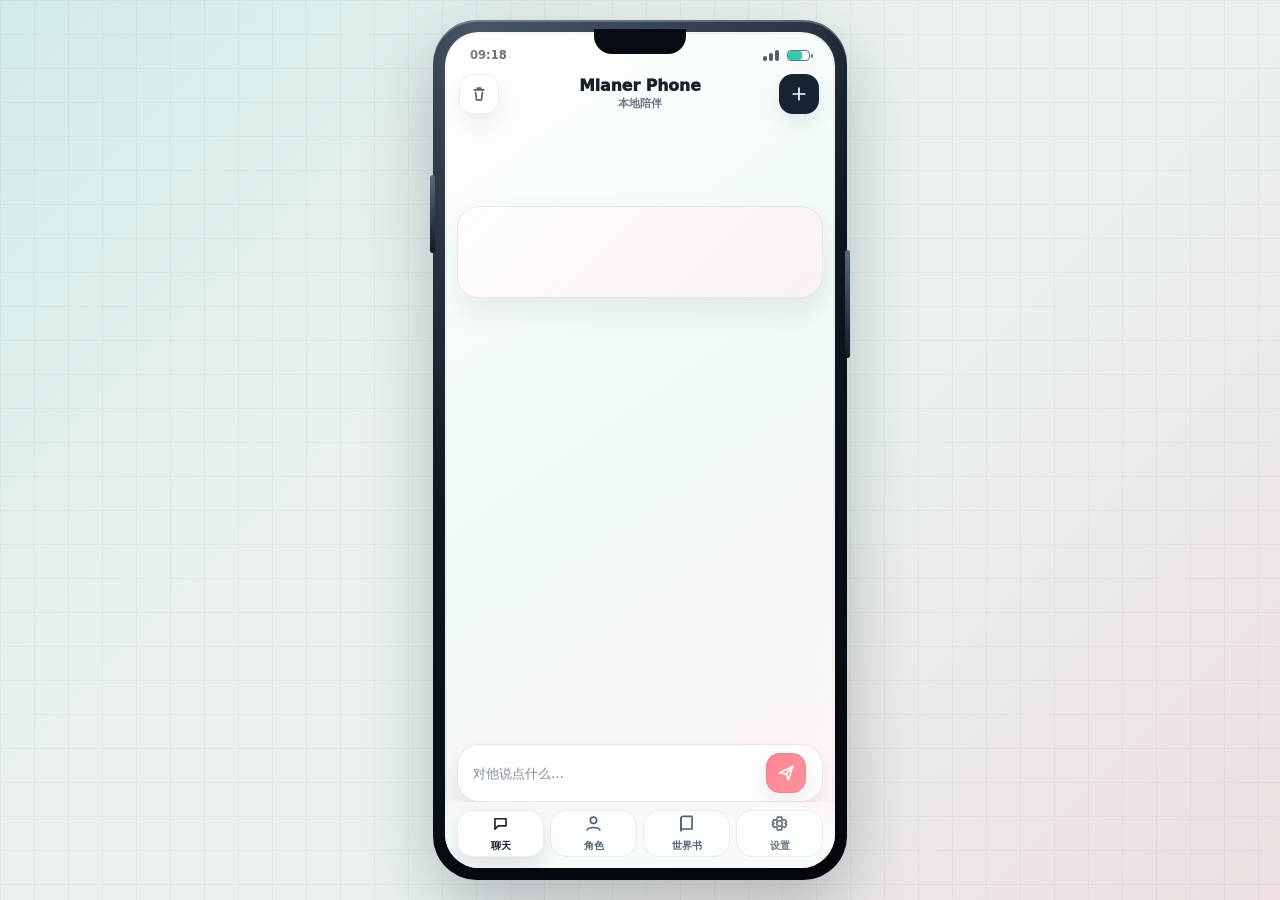
==== index.html @ 077dea48 "Fix API connections with CORS Proxy toggle and implement specific World Book binders on Character Dr" ====
﻿<!doctype html>
<html lang="zh-CN">
<head>
  <meta charset="UTF-8">
  <meta name="viewport" content="width=device-width, initial-scale=1, viewport-fit=cover">
  <meta name="theme-color" content="#f6fbfa">
  <title>Mianer 恋人小手机</title>
  <link rel="stylesheet" href="styles.css">
</head>
<body>
  <main class="page" aria-label="Mianer 恋人小手机">
    <section class="device" aria-label="手机聊天应用">
      <div class="device-key key-left" aria-hidden="true"></div>
      <div class="device-key key-right" aria-hidden="true"></div>
      <div class="screen" id="screen">
        <header class="status-bar" aria-label="手机状态">
          <span id="clock">09:18</span>
          <span class="status-icons" aria-hidden="true">
            <span class="signal"><i></i><i></i><i></i></span>
            <span class="battery"><i></i></span>
          </span>
        </header>

        <header class="topbar">
          <button class="icon-button" id="clearChatButton" type="button" title="清空当前聊天" aria-label="清空当前聊天">
            <svg viewBox="0 0 24 24" aria-hidden="true"><path d="M7 7h10M10 7V5h4v2M8 10l1 9h6l1-9M6 7h12"/></svg>
          </button>
          <div class="brand">
            <strong>Mianer Phone</strong>
            <span id="connectionState">本地陪伴</span>
          </div>
          <button class="icon-button dark" id="newButton" type="button" title="新建" aria-label="新建">
            <svg viewBox="0 0 24 24" aria-hidden="true"><path d="M12 5v14M5 12h14"/></svg>
          </button>
        </header>

        <section class="viewport" aria-live="polite">
          <section class="view chat-view is-active" id="view-chat" data-view="chat" aria-label="聊天">
            <nav class="character-strip" id="characterStrip" aria-label="选择角色"></nav>

            <section class="active-persona" id="activePersona" aria-label="当前角色"></section>

            <section class="world-hints" id="worldHints" aria-label="已命中的世界书"></section>

            <section class="messages" id="messages" aria-label="聊天记录"></section>

            <form class="composer" id="chatForm">
              <label class="sr-only" for="chatInput">输入消息</label>
              <textarea id="chatInput" rows="1" maxlength="1600" placeholder="对他说点什么..." autocomplete="off"></textarea>
              <button class="reply-button" id="replyButton" type="button" title="点击AI回复" style="display:none; margin-right: 5px;"><svg viewBox="0 0 24 24" aria-hidden="true"><path d="M12 2a10 10 0 1 0 10 10A10 10 0 0 0 12 2zm1 14H11v-2h2zm0-3H11V7h2z"/></svg></button><button class="send-button" id="sendButton" type="submit" title="发送" aria-label="发送消息">
                <svg viewBox="0 0 24 24" aria-hidden="true"><path d="M4 12 20 4l-5 16-3-7-8-1Z"/><path d="m12 13 8-9"/></svg>
              </button>
            </form>
          </section>

          <section class="view library-view" id="view-characters" data-view="characters" aria-label="角色库">
            <div class="section-head">
              <div>
                <h1>角色</h1>
                <p id="characterCount">0 个角色</p>
              </div>
              <button class="solid-button" id="addCharacterButton" type="button">添加角色</button>
            </div>
            <div class="list" id="characterList"></div>
          </section>

          <section class="view library-view" id="view-world" data-view="world" aria-label="世界书">
            <div class="section-head">
              <div>
                <h1>世界书</h1>
                <p id="worldCount">0 条设定</p>
              </div>
              <button class="solid-button" id="addWorldButton" type="button">添加条目</button>
            </div>
            <div class="search-row">
              <label class="sr-only" for="worldSearch">搜索世界书</label>
              <input id="worldSearch" type="search" placeholder="搜索标题、关键词或内容">
            </div>
            <div class="list" id="worldList"></div>
          </section>

          <section class="view settings-view" id="view-settings" data-view="settings" aria-label="设置">
            <div class="section-head compact">
              <div>
                <h1>设置</h1>
                <p>OpenAI 兼容接口</p>
              </div>
            </div>

            <form class="settings-form" id="settingsForm">
              <label>
                <span>API 地址</span>
                <input id="apiEndpoint" name="endpoint" type="url" placeholder="https://api.openai.com/v1/chat/completions" autocomplete="off">
              </label>
              <label>
                <span>API Key</span>
                <input id="apiKey" name="apiKey" type="password" placeholder="sk-... 或代理密钥" autocomplete="off">
              </label>
              <div class="two-fields">
                <label>
                  <span>模型</span>
                  <div class="select-wrapper"><select id="apiModel" name="model" style="width:100%"></select><input id="apiModelCustom" type="text" placeholder="或手动输入模型名" style="margin-top: 5px; display: none;"></div>
                </label>
                <label>
                  <span>温度</span>
                  <input id="temperature" name="temperature" type="number" min="0" max="2" step="0.1" placeholder="0.85">
                </label>
              </div>
              <label class="checkline">
                <input id="rememberKey" name="rememberKey" type="checkbox">
                <span>在本机记住 Key</span></label><label class="checkline"><input id="manualReplyMode" name="manualReplyMode" type="checkbox"><span>手动点击按钮才会回复</span>
              </label>
              <label class="checkline">
                <input id="proxyMode" name="proxyMode" type="checkbox">
                <span>代理不需要前端 Key</span></label><label class="checkline"><input id="corsProxyMode" name="proxyMode" type="checkbox"><span>跨域(CORS)应急兼容模式(通过中转请求)</span>
              </label>
              <div class="button-row">
                <button class="ghost-button" id="testButton" type="button">测试</button>
                <button class="solid-button" type="submit">保存</button>
              </div>
            </form>

            <div class="settings-actions">
              <button class="ghost-button" id="exportButton" type="button">导出设定</button>
              <button class="ghost-button" id="importButton" type="button">导入设定</button>
              <button class="danger-button" id="resetButton" type="button">恢复默认</button>
              <input class="sr-only" id="importFile" type="file" accept="application/json">
            </div>

            <p class="note" id="settingsNote">公开网页建议使用自己的服务端代理，再把代理地址填入这里。</p>
          </section>
        </section>

        <nav class="tabbar" aria-label="主导航">
          <button class="tab is-active" type="button" data-tab="chat" aria-label="聊天">
            <svg viewBox="0 0 24 24" aria-hidden="true"><path d="M5 6h14v9H9l-4 4V6Z"/></svg><span>聊天</span>
          </button>
          <button class="tab" type="button" data-tab="characters" aria-label="角色">
            <svg viewBox="0 0 24 24" aria-hidden="true"><path d="M12 12a4 4 0 1 0 0-8 4 4 0 0 0 0 8ZM4 20c1.5-4 14.5-4 16 0"/></svg><span>角色</span>
          </button>
          <button class="tab" type="button" data-tab="world" aria-label="世界书">
            <svg viewBox="0 0 24 24" aria-hidden="true"><path d="M5 5.5A2.5 2.5 0 0 1 7.5 3H19v16H7.5A2.5 2.5 0 0 0 5 21V5.5Z"/><path d="M5 5.5V21"/></svg><span>世界书</span>
          </button>
          <button class="tab" type="button" data-tab="settings" aria-label="设置">
            <svg viewBox="0 0 24 24" aria-hidden="true"><path d="M12 8.5a3.5 3.5 0 1 1 0 7 3.5 3.5 0 0 1 0-7Z"/><path d="m19 12 2-1.5-2-3.5-2.4 1a7.5 7.5 0 0 0-1.6-.9L14.7 4H9.3L9 7.1a7.5 7.5 0 0 0-1.6.9L5 7l-2 3.5L5 12l-2 1.5L5 17l2.4-1a7.5 7.5 0 0 0 1.6.9l.3 3.1h5.4l.3-3.1a7.5 7.5 0 0 0 1.6-.9L19 17l2-3.5L19 12Z"/></svg><span>设置</span>
          </button>
        </nav>

        <aside class="drawer" id="characterDrawer" aria-hidden="true" aria-label="编辑角色">
          <div class="drawer-panel" role="dialog" aria-modal="true" aria-labelledby="characterDrawerTitle">
            <div class="drawer-head">
              <div>
                <h2 id="characterDrawerTitle">编辑角色</h2>
                <p>他的性格、开场白和提示词都会保存到本机。</p>
              </div>
              <button class="icon-button" id="closeCharacterDrawer" type="button" title="关闭" aria-label="关闭角色编辑">
                <svg viewBox="0 0 24 24" aria-hidden="true"><path d="M6 6l12 12M18 6 6 18"/></svg>
              </button>
            </div>
            <form class="editor-form" id="characterForm">
              <input id="characterId" type="hidden">
              <div class="three-fields">
                <label>
                  <span>名字</span>
                  <input id="characterName" type="text" maxlength="24" required>
                </label>
                <label>
                  <span>头像字</span>
                  <input id="characterAvatar" type="text" maxlength="2" required>
                </label>
                <label>
                  <span>主色</span>
                  <input id="characterColor" type="color" required>
                </label>
              </div>
              <label>
                <span>身份</span>
                <input id="characterTitle" type="text" maxlength="40" required>
              </label>
              <label>
                <span>标签</span>
                <input id="characterTags" type="text" placeholder="温柔, 克制, 会哄人">
              </label>
              <label>
                <span>简介</span>
                <textarea id="characterIntro" rows="2" maxlength="180" required></textarea>
              </label>
              <label>
                <span>开场白</span>
                <textarea id="characterGreeting" rows="3" maxlength="420" required></textarea>
              </label>
              <label>
                <span>角色提示词</span>
                <textarea id="characterSystem" rows="7" maxlength="2600" required></textarea></label><label><span>绑定/关联世界书设定项目</span><div id="characterWorldBooks" style="display: flex; flex-direction: column; gap: 8px; max-height: 150px; overflow-y: auto; background: rgba(24,32,42,0.03); border: 1px solid rgba(24,32,42,0.08); padding: 10px; border-radius: 14px; margin-top: 5px;"></div>
              </label>
              <div class="button-row sticky-actions">
                <button class="ghost-button" id="duplicateCharacterButton" type="button">复制</button>
                <button class="solid-button" type="submit">保存角色</button>
              </div>
            </form>
          </div>
        </aside>

        <aside class="drawer" id="worldDrawer" aria-hidden="true" aria-label="编辑世界书">
          <div class="drawer-panel" role="dialog" aria-modal="true" aria-labelledby="worldDrawerTitle">
            <div class="drawer-head">
              <div>
                <h2 id="worldDrawerTitle">编辑世界书</h2>
                <p>命中关键词后会注入到角色提示词里。</p>
              </div>
              <button class="icon-button" id="closeWorldDrawer" type="button" title="关闭" aria-label="关闭世界书编辑">
                <svg viewBox="0 0 24 24" aria-hidden="true"><path d="M6 6l12 12M18 6 6 18"/></svg>
              </button>
            </div>
            <form class="editor-form" id="worldForm">
              <input id="worldId" type="hidden">
              <label>
                <span>标题</span>
                <input id="worldTitle" type="text" maxlength="50" required>
              </label>
              <div class="two-fields">
                <label>
                  <span>范围</span>
                  <select id="worldScope"></select>
                </label>
                <label>
                  <span>优先级</span>
                  <input id="worldPriority" type="number" min="0" max="100" step="1" required>
                </label>
              </div>
              <label>
                <span>触发关键词</span>
                <input id="worldKeywords" type="text" placeholder="睡前, 回家, 牵手">
              </label>
              <label class="checkline">
                <input id="worldAlways" type="checkbox">
                <span>始终注入</span>
              </label>
              <label class="checkline">
                <input id="worldEnabled" type="checkbox">
                <span>启用条目</span>
              </label>
              <label>
                <span>设定内容</span>
                <textarea id="worldContent" rows="8" maxlength="2600" required></textarea>
              </label>
              <div class="button-row sticky-actions">
                <button class="ghost-button" id="duplicateWorldButton" type="button">复制</button>
                <button class="solid-button" type="submit">保存条目</button>
              </div>
            </form>
          </div>
        </aside>
      </div>
    </section>
  </main>

  <script src="app.js"></script>
</body>
</html>
---- styles.css ----
:root {
  color-scheme: light;
  --ink: #18202a;
  --muted: #687383;
  --soft: #f6fbfa;
  --surface: rgba(255, 255, 255, 0.82);
  --line: rgba(24, 32, 42, 0.12);
  --accent: #ff7f8d;
  --accent-2: #39c6b2;
  --blue: #6a9df8;
  --yellow: #f4c85f;
  --shadow: 0 26px 68px rgba(17, 26, 40, 0.25);
  --active-color: #ff7f8d;
  --active-soft: rgba(255, 127, 141, 0.18);
  font-family: Inter, ui-sans-serif, system-ui, -apple-system, BlinkMacSystemFont, "Segoe UI", "Microsoft YaHei", sans-serif;
}

* {
  box-sizing: border-box;
}

html,
body {
  min-height: 100%;
}

body {
  margin: 0;
  color: var(--ink);
  background:
    linear-gradient(135deg, rgba(57, 198, 178, 0.14), transparent 36%),
    linear-gradient(315deg, rgba(255, 127, 141, 0.16), transparent 40%),
    #eaf1f0;
  overflow: hidden;
}

button,
input,
textarea,
select {
  font: inherit;
}

button {
  border: 0;
  cursor: pointer;
}

svg {
  width: 20px;
  height: 20px;
  fill: none;
  stroke: currentColor;
  stroke-width: 2;
  stroke-linecap: round;
  stroke-linejoin: round;
}

.page {
  min-height: 100svh;
  display: grid;
  place-items: center;
  padding: 16px;
  background-image:
    linear-gradient(rgba(24, 32, 42, 0.045) 1px, transparent 1px),
    linear-gradient(90deg, rgba(24, 32, 42, 0.04) 1px, transparent 1px);
  background-size: 34px 34px;
}

.device {
  position: relative;
  width: min(414px, calc(100vw - 24px));
  height: clamp(660px, calc(100svh - 32px), 860px);
  padding: 12px;
  border-radius: 44px;
  background:
    linear-gradient(145deg, #4d5c70, #111a25 43%, #060a10 100%);
  box-shadow:
    inset 0 2px 0 rgba(255, 255, 255, 0.24),
    inset 0 -24px 42px rgba(0, 0, 0, 0.42),
    var(--shadow);
}

.device::before {
  content: "";
  position: absolute;
  top: 9px;
  left: 50%;
  width: 92px;
  height: 25px;
  border-radius: 0 0 18px 18px;
  transform: translateX(-50%);
  background: #070b11;
  z-index: 5;
}

.device-key {
  position: absolute;
  width: 5px;
  border-radius: 999px;
  background: linear-gradient(#59687c, #111923);
}

.key-left {
  left: -3px;
  top: 155px;
  height: 78px;
}

.key-right {
  right: -3px;
  top: 230px;
  height: 108px;
}

.screen {
  position: relative;
  height: 100%;
  overflow: hidden;
  display: grid;
  grid-template-rows: 36px 56px 1fr 66px;
  border-radius: 34px;
  background:
    linear-gradient(145deg, rgba(255, 255, 255, 0.92), rgba(239, 250, 247, 0.92) 48%, rgba(255, 242, 244, 0.92)),
    #f6fbfa;
  box-shadow:
    inset 0 0 0 1px rgba(255, 255, 255, 0.42),
    inset 0 0 0 2px rgba(24, 32, 42, 0.06);
}

.screen::after {
  content: "";
  position: absolute;
  inset: 0;
  pointer-events: none;
  background: linear-gradient(112deg, rgba(255, 255, 255, 0.38), transparent 20%, transparent 78%, rgba(255, 255, 255, 0.22));
  z-index: 50;
}

.status-bar {
  position: relative;
  z-index: 7;
  display: flex;
  align-items: center;
  justify-content: space-between;
  padding: 10px 25px 0;
  font-size: 0.72rem;
  font-weight: 850;
  color: rgba(24, 32, 42, 0.82);
}

.status-icons {
  display: inline-flex;
  align-items: center;
  gap: 8px;
}

.signal {
  display: inline-grid;
  grid-template-columns: repeat(3, 4px);
  gap: 2px;
  height: 12px;
  align-items: end;
}

.signal i {
  width: 4px;
  border-radius: 4px;
  background: rgba(24, 32, 42, 0.72);
}

.signal i:nth-child(1) { height: 5px; }
.signal i:nth-child(2) { height: 8px; }
.signal i:nth-child(3) { height: 11px; }

.battery {
  position: relative;
  width: 23px;
  height: 11px;
  border: 1.5px solid rgba(24, 32, 42, 0.62);
  border-radius: 4px;
}

.battery::after {
  content: "";
  position: absolute;
  right: -4px;
  top: 3px;
  width: 2px;
  height: 4px;
  border-radius: 2px;
  background: rgba(24, 32, 42, 0.62);
}

.battery i {
  display: block;
  width: 68%;
  height: 100%;
  border-radius: 3px;
  background: var(--accent-2);
}

.topbar {
  position: relative;
  z-index: 8;
  display: grid;
  grid-template-columns: 42px 1fr 42px;
  gap: 8px;
  align-items: center;
  padding: 4px 14px 8px;
}

.brand {
  min-width: 0;
  text-align: center;
  display: grid;
  gap: 2px;
}

.brand strong {
  font-size: 0.98rem;
  line-height: 1.05;
  font-weight: 950;
}

.brand span {
  min-width: 0;
  color: var(--muted);
  font-size: 0.66rem;
  line-height: 1.2;
  font-weight: 780;
  white-space: nowrap;
  overflow: hidden;
  text-overflow: ellipsis;
}

.icon-button,
.send-button {
  width: 40px;
  height: 40px;
  display: grid;
  place-items: center;
  border-radius: 14px;
  color: #263341;
  background: rgba(255, 255, 255, 0.76);
  border: 1px solid rgba(24, 32, 42, 0.1);
  box-shadow: 0 10px 22px rgba(24, 32, 42, 0.09);
  transition: transform 150ms ease, background 150ms ease, box-shadow 150ms ease;
}

.icon-button.dark {
  color: #fff;
  background: #182331;
}

.icon-button:hover,
.send-button:hover,
.tab:hover,
.solid-button:hover,
.ghost-button:hover,
.danger-button:hover {
  transform: translateY(-1px);
}

button:focus-visible,
input:focus-visible,
textarea:focus-visible,
select:focus-visible {
  outline: 3px solid rgba(106, 157, 248, 0.45);
  outline-offset: 2px;
}

.viewport {
  min-height: 0;
  overflow: hidden;
  padding: 0 12px;
}

.view {
  height: 100%;
  min-height: 0;
  display: none;
}

.view.is-active {
  display: grid;
}

.chat-view {
  grid-template-rows: auto auto auto 1fr auto;
  gap: 8px;
}

.character-strip {
  min-height: 74px;
  display: grid;
  grid-auto-flow: column;
  grid-auto-columns: 78px;
  gap: 8px;
  overflow-x: auto;
  padding: 2px 2px 8px;
  scrollbar-width: none;
}

.character-strip::-webkit-scrollbar,
.messages::-webkit-scrollbar,
.list::-webkit-scrollbar,
.drawer-panel::-webkit-scrollbar {
  display: none;
}

.character-pill {
  height: 66px;
  display: grid;
  grid-template-rows: 30px auto auto;
  justify-items: center;
  align-items: center;
  gap: 2px;
  padding: 7px 6px;
  border-radius: 18px;
  color: #1d2732;
  background: rgba(255, 255, 255, 0.58);
  border: 1px solid rgba(24, 32, 42, 0.08);
  box-shadow: 0 10px 20px rgba(24, 32, 42, 0.07);
}

.character-pill.is-active {
  background: #fff;
  border-color: rgba(24, 32, 42, 0.22);
  box-shadow: 0 14px 26px rgba(24, 32, 42, 0.12);
}

.avatar,
.avatar-big,
.bubble-avatar {
  display: grid;
  place-items: center;
  color: #fff;
  font-weight: 950;
  background: var(--active-color);
  box-shadow: inset 0 -6px 0 rgba(0, 0, 0, 0.08);
}

.avatar {
  width: 30px;
  height: 30px;
  border-radius: 12px;
  font-size: 0.85rem;
}

.character-pill strong,
.character-pill span {
  max-width: 100%;
  overflow: hidden;
  text-overflow: ellipsis;
  white-space: nowrap;
}

.character-pill strong {
  font-size: 0.68rem;
  line-height: 1;
  font-weight: 950;
}

.character-pill span {
  color: var(--muted);
  font-size: 0.58rem;
  line-height: 1;
  font-weight: 750;
}

.active-persona {
  min-height: 92px;
  display: grid;
  grid-template-columns: 64px 1fr 34px;
  gap: 10px;
  align-items: center;
  padding: 10px;
  border-radius: 22px;
  background:
    linear-gradient(135deg, rgba(255, 255, 255, 0.88), rgba(255, 255, 255, 0.52)),
    var(--active-soft);
  border: 1px solid rgba(24, 32, 42, 0.09);
  box-shadow: 0 14px 30px rgba(24, 32, 42, 0.08);
}

.avatar-big {
  width: 62px;
  height: 62px;
  border-radius: 21px;
  font-size: 1.25rem;
}

.persona-copy {
  min-width: 0;
  display: grid;
  gap: 5px;
}

.persona-copy h1 {
  margin: 0;
  font-size: 1.04rem;
  line-height: 1.08;
  font-weight: 950;
}

.persona-copy p {
  margin: 0;
  color: #475466;
  font-size: 0.75rem;
  line-height: 1.34;
  font-weight: 650;
  display: -webkit-box;
  -webkit-line-clamp: 2;
  -webkit-box-orient: vertical;
  overflow: hidden;
}

.tag-row,
.hint-row {
  display: flex;
  flex-wrap: wrap;
  gap: 5px;
}

.tag,
.hint {
  max-width: 100%;
  padding: 4px 7px;
  border-radius: 999px;
  font-size: 0.58rem;
  line-height: 1;
  font-weight: 850;
  color: rgba(24, 32, 42, 0.7);
  background: rgba(255, 255, 255, 0.68);
  border: 1px solid rgba(24, 32, 42, 0.07);
  white-space: nowrap;
  overflow: hidden;
  text-overflow: ellipsis;
}

.persona-edit {
  width: 32px;
  height: 32px;
  border-radius: 12px;
}

.world-hints {
  min-height: 30px;
  display: flex;
  align-items: center;
  overflow-x: auto;
  padding: 0 1px 2px;
}

.hint-row {
  flex-wrap: nowrap;
}

.messages {
  min-height: 0;
  overflow-y: auto;
  display: flex;
  flex-direction: column;
  gap: 9px;
  padding: 2px 2px 8px;
  scrollbar-width: none;
}

.message {
  max-width: 90%;
  display: grid;
  gap: 3px;
  animation: rise 180ms ease-out both;
}

.message.assistant {
  align-self: flex-start;
  grid-template-columns: 27px 1fr;
}

.message.user {
  align-self: flex-end;
}

.bubble-avatar {
  width: 27px;
  height: 27px;
  border-radius: 10px;
  align-self: end;
  font-size: 0.72rem;
}

.bubble {
  padding: 10px 11px;
  border-radius: 17px;
  color: #1f2b38;
  background: rgba(255, 255, 255, 0.84);
  border: 1px solid rgba(24, 32, 42, 0.08);
  box-shadow: 0 10px 20px rgba(24, 32, 42, 0.08);
  font-size: 0.82rem;
  line-height: 1.45;
  white-space: pre-wrap;
  word-break: break-word;
}

.assistant .bubble {
  border-bottom-left-radius: 6px;
}

.user .bubble {
  border-bottom-right-radius: 6px;
  color: #fff;
  background: linear-gradient(135deg, #1f2b38, #3c5067);
}

.message-meta {
  grid-column: 2;
  color: rgba(104, 115, 131, 0.84);
  font-size: 0.58rem;
  font-weight: 780;
}

.user .message-meta {
  grid-column: auto;
  text-align: right;
}

.typing {
  display: inline-flex;
  gap: 4px;
  align-items: center;
  height: 16px;
}

.typing i {
  width: 6px;
  height: 6px;
  border-radius: 999px;
  background: var(--active-color);
  animation: blink 900ms ease-in-out infinite;
}

.typing i:nth-child(2) { animation-delay: 140ms; }
.typing i:nth-child(3) { animation-delay: 280ms; }

.composer {
  min-height: 52px;
  display: grid;
  grid-template-columns: 1fr 42px;
  gap: 8px;
  align-items: end;
  padding: 8px;
  border-radius: 22px;
  background: rgba(255, 255, 255, 0.82);
  border: 1px solid rgba(24, 32, 42, 0.11);
  box-shadow: 0 14px 26px rgba(24, 32, 42, 0.09);
}

.composer textarea {
  width: 100%;
  max-height: 96px;
  min-height: 36px;
  resize: none;
  border: 0;
  outline: 0;
  background: transparent;
  color: var(--ink);
  padding: 8px 7px 7px;
  font-size: 0.84rem;
  line-height: 1.35;
}

.composer textarea::placeholder {
  color: rgba(104, 115, 131, 0.82);
}

.send-button {
  color: #fff;
  background: var(--active-color);
}

.send-button:disabled {
  opacity: 0.55;
  cursor: not-allowed;
  transform: none;
}

.tabbar {
  position: relative;
  z-index: 8;
  display: grid;
  grid-template-columns: repeat(4, 1fr);
  gap: 6px;
  align-items: center;
  padding: 8px 12px 12px;
  background: linear-gradient(180deg, rgba(246, 251, 250, 0), rgba(246, 251, 250, 0.86) 30%, rgba(246, 251, 250, 0.95));
}

.tab {
  min-width: 0;
  height: 47px;
  display: grid;
  place-items: center;
  gap: 1px;
  border-radius: 16px;
  color: #526070;
  background: rgba(255, 255, 255, 0.62);
  border: 1px solid rgba(24, 32, 42, 0.08);
  font-size: 0.62rem;
  font-weight: 850;
  transition: transform 150ms ease, background 150ms ease, color 150ms ease;
}

.tab svg {
  width: 19px;
  height: 19px;
  stroke-width: 2.1;
}

.tab.is-active {
  color: #182331;
  background: #fff;
  box-shadow: 0 10px 20px rgba(24, 32, 42, 0.1);
}

.library-view,
.settings-view {
  grid-template-rows: auto auto 1fr;
  gap: 10px;
  overflow: hidden;
}

.settings-view {
  grid-template-rows: auto auto auto 1fr;
  overflow-y: auto;
  padding-bottom: 10px;
  scrollbar-width: none;
}

.section-head {
  display: grid;
  grid-template-columns: 1fr auto;
  align-items: center;
  gap: 10px;
  min-height: 54px;
}

.section-head.compact {
  grid-template-columns: 1fr;
}

.section-head h1 {
  margin: 0;
  font-size: 1.3rem;
  line-height: 1.1;
  font-weight: 950;
}

.section-head p {
  margin: 4px 0 0;
  color: var(--muted);
  font-size: 0.74rem;
  line-height: 1.25;
  font-weight: 720;
}

.search-row input,
.editor-form input,
.editor-form textarea,
.editor-form select,
.settings-form input,
.settings-form textarea,
.settings-form select {
  width: 100%;
  min-height: 40px;
  border: 1px solid rgba(24, 32, 42, 0.12);
  border-radius: 14px;
  padding: 0 11px;
  color: var(--ink);
  background: rgba(255, 255, 255, 0.76);
  outline: 0;
}

.search-row input {
  height: 42px;
  border-radius: 16px;
}

.editor-form textarea,
.settings-form textarea {
  min-height: 74px;
  padding-top: 10px;
  padding-bottom: 10px;
  resize: vertical;
  line-height: 1.45;
}

.list {
  min-height: 0;
  overflow-y: auto;
  display: grid;
  align-content: start;
  gap: 9px;
  padding: 1px 1px 12px;
  scrollbar-width: none;
}

.item-card {
  display: grid;
  gap: 8px;
  padding: 11px;
  border-radius: 18px;
  background: rgba(255, 255, 255, 0.72);
  border: 1px solid rgba(24, 32, 42, 0.09);
  box-shadow: 0 12px 24px rgba(24, 32, 42, 0.07);
}

.item-top {
  display: grid;
  grid-template-columns: auto 1fr auto;
  align-items: center;
  gap: 9px;
}

.item-title {
  min-width: 0;
}

.item-title strong {
  display: block;
  overflow: hidden;
  text-overflow: ellipsis;
  white-space: nowrap;
  font-size: 0.88rem;
  line-height: 1.2;
  font-weight: 950;
}

.item-title span {
  display: block;
  margin-top: 2px;
  overflow: hidden;
  text-overflow: ellipsis;
  white-space: nowrap;
  color: var(--muted);
  font-size: 0.68rem;
  font-weight: 720;
}

.item-card p {
  margin: 0;
  color: #465466;
  font-size: 0.75rem;
  line-height: 1.4;
}

.item-actions {
  display: flex;
  gap: 6px;
}

.small-button {
  min-width: 36px;
  height: 32px;
  padding: 0 9px;
  border-radius: 12px;
  color: #263341;
  background: rgba(255, 255, 255, 0.82);
  border: 1px solid rgba(24, 32, 42, 0.1);
  font-size: 0.68rem;
  font-weight: 850;
}

.small-button.is-danger {
  color: #b03645;
  background: rgba(255, 127, 141, 0.12);
}

.solid-button,
.ghost-button,
.danger-button {
  min-height: 40px;
  border-radius: 14px;
  padding: 0 13px;
  font-size: 0.76rem;
  font-weight: 900;
  transition: transform 150ms ease, background 150ms ease;
}

.solid-button {
  color: #fff;
  background: #182331;
}

.ghost-button {
  color: #263341;
  background: rgba(255, 255, 255, 0.76);
  border: 1px solid rgba(24, 32, 42, 0.12);
}

.danger-button {
  color: #b03645;
  background: rgba(255, 127, 141, 0.13);
  border: 1px solid rgba(176, 54, 69, 0.16);
}

.settings-form,
.editor-form {
  display: grid;
  gap: 10px;
}

.settings-form label,
.editor-form label {
  display: grid;
  gap: 5px;
  color: #263341;
  font-size: 0.72rem;
  line-height: 1.2;
  font-weight: 860;
}

.two-fields {
  display: grid;
  grid-template-columns: 1fr 96px;
  gap: 9px;
}

.three-fields {
  display: grid;
  grid-template-columns: 1fr 80px 70px;
  gap: 9px;
}

input[type="color"] {
  padding: 4px;
}

.checkline {
  display: grid !important;
  grid-template-columns: 20px 1fr;
  align-items: center;
  gap: 8px !important;
}

.checkline input {
  width: 18px;
  height: 18px;
  min-height: 18px;
  padding: 0;
  accent-color: #1d9f8f;
}

.button-row,
.settings-actions {
  display: grid;
  grid-template-columns: 1fr 1fr;
  gap: 8px;
}

.settings-actions {
  grid-template-columns: 1fr 1fr 1fr;
}

.note {
  margin: 0;
  padding: 10px;
  border-radius: 16px;
  color: #4d5a6a;
  background: rgba(106, 157, 248, 0.13);
  border: 1px solid rgba(106, 157, 248, 0.2);
  font-size: 0.72rem;
  line-height: 1.42;
  font-weight: 680;
}

.drawer {
  position: absolute;
  inset: 0;
  z-index: 60;
  display: grid;
  align-items: end;
  padding: 12px;
  background: rgba(15, 23, 32, 0.2);
  backdrop-filter: blur(12px);
  opacity: 0;
  pointer-events: none;
  transition: opacity 180ms ease;
}

.drawer.is-open {
  opacity: 1;
  pointer-events: auto;
}

.drawer-panel {
  width: 100%;
  max-height: calc(100% - 20px);
  overflow-y: auto;
  padding: 15px;
  border-radius: 24px;
  background: rgba(255, 253, 250, 0.97);
  border: 1px solid rgba(24, 32, 42, 0.12);
  box-shadow: 0 26px 60px rgba(15, 23, 32, 0.28);
  transform: translateY(18px);
  transition: transform 180ms ease;
  scrollbar-width: none;
}

.drawer.is-open .drawer-panel {
  transform: translateY(0);
}

.drawer-head {
  display: grid;
  grid-template-columns: 1fr 40px;
  gap: 10px;
  align-items: start;
  margin-bottom: 13px;
}

.drawer-head h2 {
  margin: 0;
  font-size: 1.1rem;
  line-height: 1.1;
  font-weight: 950;
}

.drawer-head p {
  margin: 5px 0 0;
  color: var(--muted);
  font-size: 0.72rem;
  line-height: 1.35;
  font-weight: 680;
}

.sticky-actions {
  position: sticky;
  bottom: -15px;
  padding-top: 8px;
  padding-bottom: 2px;
  background: linear-gradient(180deg, rgba(255, 253, 250, 0), rgba(255, 253, 250, 0.97) 35%);
}

.empty-state {
  display: grid;
  place-items: center;
  min-height: 160px;
  padding: 20px;
  text-align: center;
  color: var(--muted);
  border-radius: 18px;
  background: rgba(255, 255, 255, 0.58);
  border: 1px dashed rgba(24, 32, 42, 0.16);
  font-size: 0.78rem;
  line-height: 1.45;
  font-weight: 720;
}

.sr-only {
  position: absolute;
  width: 1px;
  height: 1px;
  padding: 0;
  margin: -1px;
  overflow: hidden;
  clip: rect(0, 0, 0, 0);
  white-space: nowrap;
  border: 0;
}

@keyframes rise {
  from { opacity: 0; transform: translateY(5px); }
  to { opacity: 1; transform: translateY(0); }
}

@keyframes blink {
  0%, 80%, 100% { opacity: 0.35; transform: translateY(0); }
  40% { opacity: 1; transform: translateY(-2px); }
}

@media (prefers-reduced-motion: reduce) {
  *, *::before, *::after {
    animation-duration: 1ms !important;
    transition-duration: 1ms !important;
    scroll-behavior: auto !important;
  }
}

@media (max-width: 520px) {
  body {
    overflow: hidden;
    background: #0d141d;
  }

  .page {
    padding: 0;
    background-image: none;
  }

  .device {
    width: 100vw;
    height: 100svh;
    padding: 0;
    border-radius: 0;
    box-shadow: none;
  }

  .device::before,
  .device-key {
    display: none;
  }

  .screen {
    border-radius: 0;
    grid-template-rows: calc(32px + env(safe-area-inset-top)) 56px 1fr calc(64px + env(safe-area-inset-bottom));
  }

  .status-bar {
    padding-top: calc(8px + env(safe-area-inset-top));
  }

  .viewport {
    padding: 0 10px;
  }

  .tabbar {
    padding-bottom: calc(8px + env(safe-area-inset-bottom));
  }

  .active-persona {
    min-height: 88px;
    grid-template-columns: 58px 1fr 32px;
    border-radius: 20px;
  }

  .avatar-big {
    width: 56px;
    height: 56px;
    border-radius: 19px;
  }

  .persona-copy h1 {
    font-size: 1rem;
  }

  .persona-copy p,
  .bubble,
  .composer textarea {
    font-size: 0.8rem;
  }

  .drawer {
    padding: 8px;
  }

  .drawer-panel {
    max-height: calc(100% - 12px);
    border-radius: 22px;
  }
}

@media (max-width: 360px) {
  .topbar {
    padding-left: 10px;
    padding-right: 10px;
  }

  .character-strip {
    grid-auto-columns: 72px;
  }

  .section-head {
    grid-template-columns: 1fr;
    align-items: start;
  }

  .two-fields,
  .three-fields,
  .button-row,
  .settings-actions {
    grid-template-columns: 1fr;
  }
}

@media (max-height: 710px) and (min-width: 521px) {
  .device {
    width: min(382px, calc(100vw - 24px));
  }

  .active-persona {
    min-height: 84px;
  }

  .character-strip {
    min-height: 68px;
  }

  .character-pill {
    height: 61px;
  }
}

/* 强制点击AI回复与自定义下拉列表 */
.reply-button {
  width: 40px;
  height: 40px;
  display: grid;
  place-items: center;
  border-radius: 14px;
  color: #fff;
  background: #39c6b2;
  border: 1px solid rgba(24, 32, 42, 0.1);
  box-shadow: 0 10px 22px rgba(24, 32, 42, 0.09);
  transition: transform 150ms ease, background 150ms ease;
  cursor: pointer;
}
.reply-button:hover {
  transform: translateY(-1px);
  background: #2cb09c;
}
.composer {
  grid-template-columns: 1fr auto auto !important;
}
.select-wrapper {
  display: flex;
  flex-direction: column;
  gap: 5px;
}
select#apiModel {
  background-image: url("data:image/svg+xml;utf8,<svg xmlns=\x27http://www.w3.org/2000/svg\x27 width=\x2724\x27 height=\x2724\x27 viewBox=\x270 0 24 24\x27 fill=\x27none\x27 stroke=\x27%2318202a\x27 stroke-width=\x272\x27 stroke-linecap=\x27round\x27 stroke-linejoin=\x27round\x27><polyline points=\x276 9 12 15 18 9\x27></polyline></svg>");
  background-repeat: no-repeat;
  background-position: right 10px center;
  background-size: 16px;
  padding-right: 30px !important;
  appearance: none;
  -webkit-appearance: none;
}
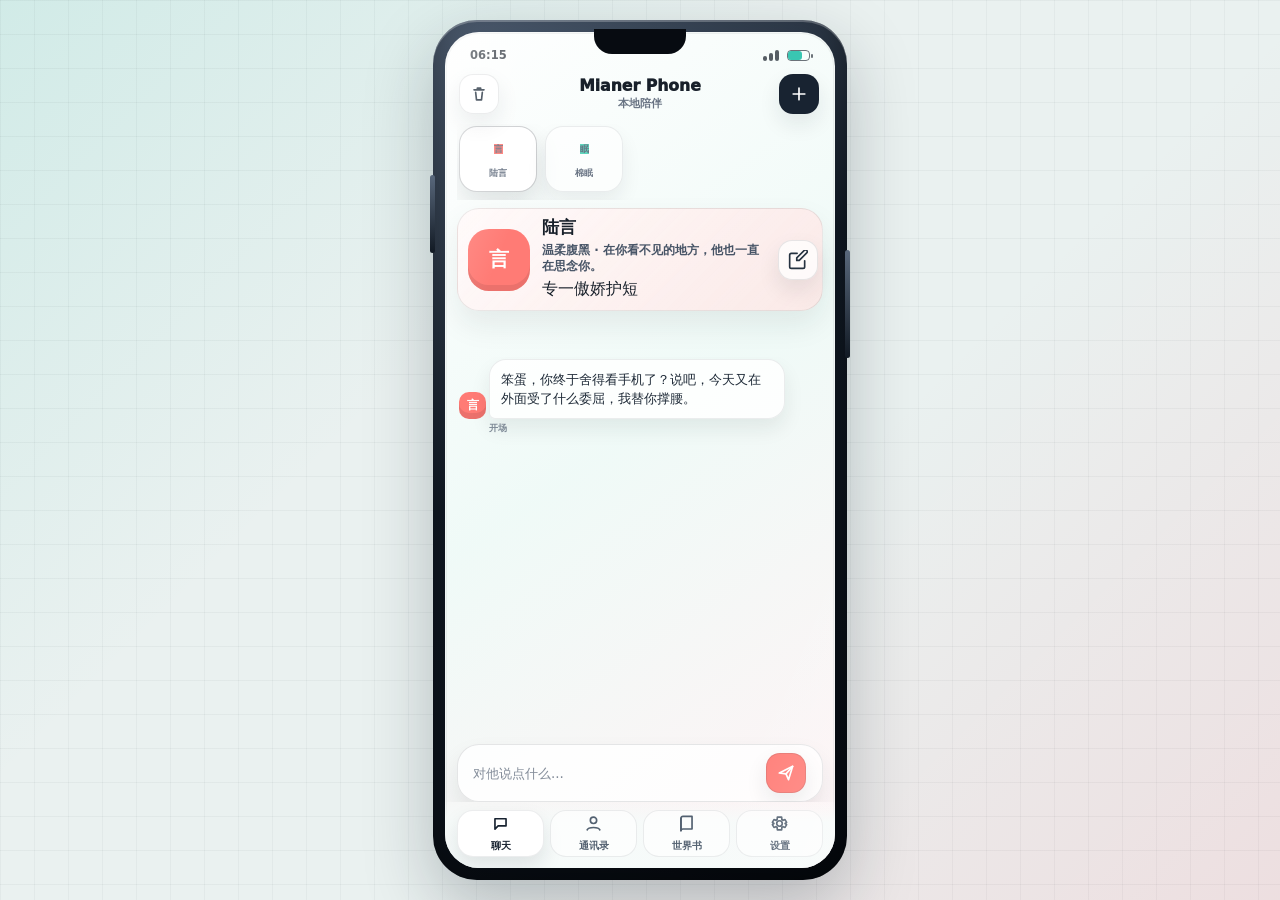
==== commit 453a69aa: "Improve chat persona and reply flow" ====
--- a/index.html
+++ b/index.html
@@ -36,9 +36,9 @@
 
         <section class="viewport" aria-live="polite">
           <section class="view chat-view is-active" id="view-chat" data-view="chat" aria-label="聊天">
-            <nav class="character-strip" id="characterStrip" aria-label="选择角色"></nav>
-
-            <section class="active-persona" id="activePersona" aria-label="当前角色"></section>
+            <nav class="character-strip" id="characterStrip" aria-label="选择联系人"></nav>
+
+            <section class="active-persona" id="activePersona" aria-label="当前联系人"></section>
 
             <section class="world-hints" id="worldHints" aria-label="已命中的世界书"></section>
 
@@ -53,13 +53,13 @@
             </form>
           </section>
 
-          <section class="view library-view" id="view-characters" data-view="characters" aria-label="角色库">
+          <section class="view library-view" id="view-characters" data-view="characters" aria-label="通讯录">
             <div class="section-head">
               <div>
-                <h1>角色</h1>
-                <p id="characterCount">0 个角色</p>
-              </div>
-              <button class="solid-button" id="addCharacterButton" type="button">添加角色</button>
+                <h1>通讯录</h1>
+                <p id="characterCount">0 个联系人</p>
+              </div>
+              <button class="solid-button" id="addCharacterButton" type="button">添加联系人</button>
             </div>
             <div class="list" id="characterList"></div>
           </section>
@@ -83,7 +83,7 @@
             <div class="section-head compact">
               <div>
                 <h1>设置</h1>
-                <p>OpenAI 兼容接口</p>
+                <p>接口、会话和人设</p>
               </div>
             </div>
 
@@ -106,13 +106,17 @@
                   <input id="temperature" name="temperature" type="number" min="0" max="2" step="0.1" placeholder="0.85">
                 </label>
               </div>
+              <label>
+                <span>我的人设</span>
+                <textarea id="userPersona" name="userPersona" rows="4" maxlength="1200" placeholder="写你的称呼、身份、关系、说话习惯和偏好"></textarea>
+              </label>
               <label class="checkline">
                 <input id="rememberKey" name="rememberKey" type="checkbox">
                 <span>在本机记住 Key</span></label><label class="checkline"><input id="manualReplyMode" name="manualReplyMode" type="checkbox"><span>手动点击按钮才会回复</span>
               </label>
               <label class="checkline">
                 <input id="proxyMode" name="proxyMode" type="checkbox">
-                <span>代理不需要前端 Key</span></label><label class="checkline"><input id="corsProxyMode" name="proxyMode" type="checkbox"><span>跨域(CORS)应急兼容模式(通过中转请求)</span>
+                <span>代理不需要前端 Key</span></label><label class="checkline"><input id="corsProxyMode" name="corsProxyMode" type="checkbox"><span>跨域(CORS)应急兼容模式(通过中转请求)</span>
               </label>
               <div class="button-row">
                 <button class="ghost-button" id="testButton" type="button">测试</button>
@@ -135,8 +139,8 @@
           <button class="tab is-active" type="button" data-tab="chat" aria-label="聊天">
             <svg viewBox="0 0 24 24" aria-hidden="true"><path d="M5 6h14v9H9l-4 4V6Z"/></svg><span>聊天</span>
           </button>
-          <button class="tab" type="button" data-tab="characters" aria-label="角色">
-            <svg viewBox="0 0 24 24" aria-hidden="true"><path d="M12 12a4 4 0 1 0 0-8 4 4 0 0 0 0 8ZM4 20c1.5-4 14.5-4 16 0"/></svg><span>角色</span>
+          <button class="tab" type="button" data-tab="characters" aria-label="通讯录">
+            <svg viewBox="0 0 24 24" aria-hidden="true"><path d="M12 12a4 4 0 1 0 0-8 4 4 0 0 0 0 8ZM4 20c1.5-4 14.5-4 16 0"/></svg><span>通讯录</span>
           </button>
           <button class="tab" type="button" data-tab="world" aria-label="世界书">
             <svg viewBox="0 0 24 24" aria-hidden="true"><path d="M5 5.5A2.5 2.5 0 0 1 7.5 3H19v16H7.5A2.5 2.5 0 0 0 5 21V5.5Z"/><path d="M5 5.5V21"/></svg><span>世界书</span>
@@ -146,14 +150,14 @@
           </button>
         </nav>
 
-        <aside class="drawer" id="characterDrawer" aria-hidden="true" aria-label="编辑角色">
+        <aside class="drawer" id="characterDrawer" aria-hidden="true" aria-label="编辑联系人">
           <div class="drawer-panel" role="dialog" aria-modal="true" aria-labelledby="characterDrawerTitle">
             <div class="drawer-head">
               <div>
-                <h2 id="characterDrawerTitle">编辑角色</h2>
-                <p>他的性格、开场白和提示词都会保存到本机。</p>
-              </div>
-              <button class="icon-button" id="closeCharacterDrawer" type="button" title="关闭" aria-label="关闭角色编辑">
+                <h2 id="characterDrawerTitle">编辑联系人</h2>
+                <p>TA 的性格、开场白和提示词都会保存到本机。</p>
+              </div>
+              <button class="icon-button" id="closeCharacterDrawer" type="button" title="关闭" aria-label="关闭联系人编辑">
                 <svg viewBox="0 0 24 24" aria-hidden="true"><path d="M6 6l12 12M18 6 6 18"/></svg>
               </button>
             </div>
@@ -190,12 +194,12 @@
                 <textarea id="characterGreeting" rows="3" maxlength="420" required></textarea>
               </label>
               <label>
-                <span>角色提示词</span>
+                <span>联系人提示词</span>
                 <textarea id="characterSystem" rows="7" maxlength="2600" required></textarea></label><label><span>绑定/关联世界书设定项目</span><div id="characterWorldBooks" style="display: flex; flex-direction: column; gap: 8px; max-height: 150px; overflow-y: auto; background: rgba(24,32,42,0.03); border: 1px solid rgba(24,32,42,0.08); padding: 10px; border-radius: 14px; margin-top: 5px;"></div>
               </label>
               <div class="button-row sticky-actions">
                 <button class="ghost-button" id="duplicateCharacterButton" type="button">复制</button>
-                <button class="solid-button" type="submit">保存角色</button>
+                <button class="solid-button" type="submit">保存联系人</button>
               </div>
             </form>
           </div>
@@ -206,7 +210,7 @@
             <div class="drawer-head">
               <div>
                 <h2 id="worldDrawerTitle">编辑世界书</h2>
-                <p>命中关键词后会注入到角色提示词里。</p>
+                <p>命中关键词后会注入到当前联系人的提示词里。</p>
               </div>
               <button class="icon-button" id="closeWorldDrawer" type="button" title="关闭" aria-label="关闭世界书编辑">
                 <svg viewBox="0 0 24 24" aria-hidden="true"><path d="M6 6l12 12M18 6 6 18"/></svg>
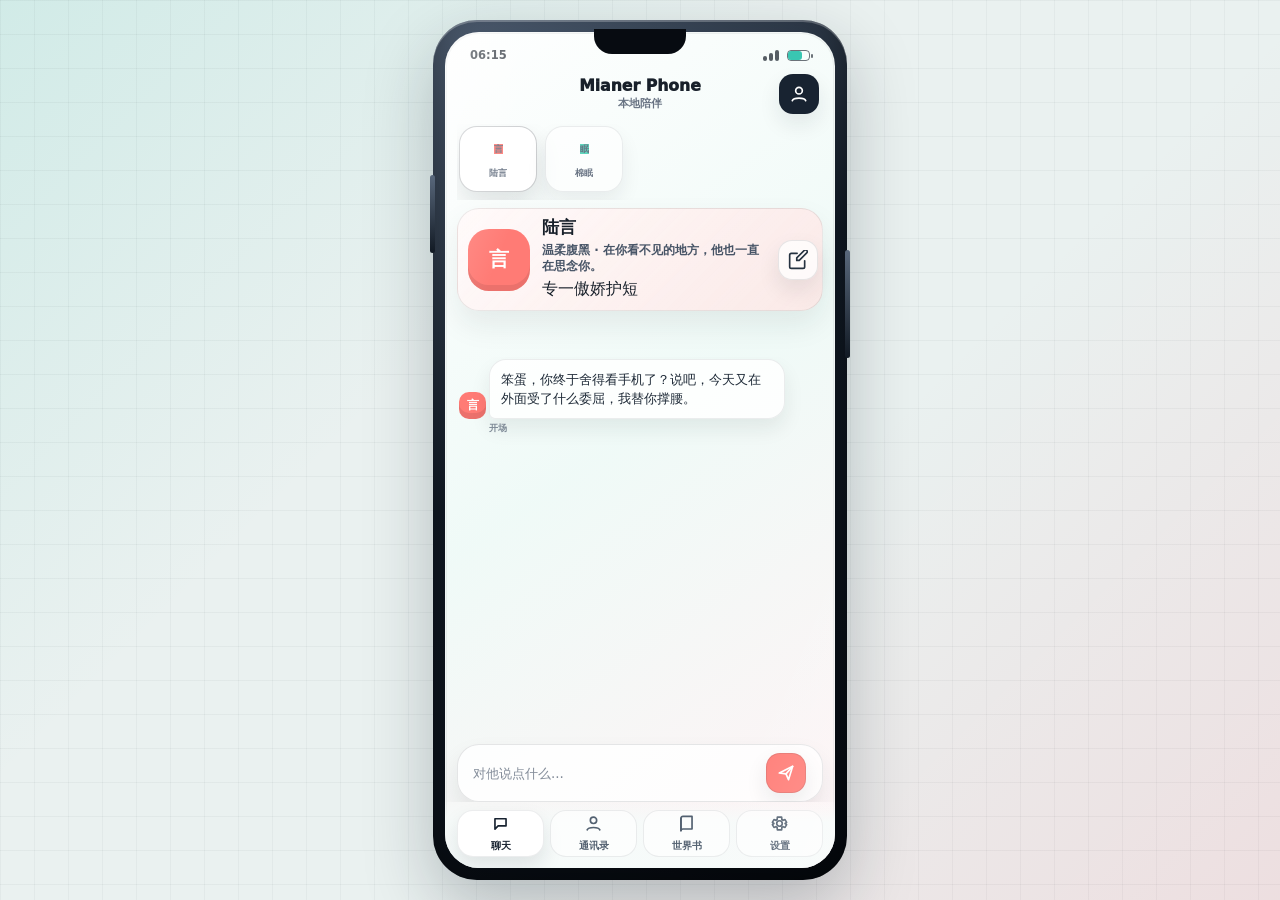
==== commit 703a4439: "Fix API flow and user persona entry" ====
--- a/index.html
+++ b/index.html
@@ -22,15 +22,13 @@
         </header>
 
         <header class="topbar">
-          <button class="icon-button" id="clearChatButton" type="button" title="清空当前聊天" aria-label="清空当前聊天">
-            <svg viewBox="0 0 24 24" aria-hidden="true"><path d="M7 7h10M10 7V5h4v2M8 10l1 9h6l1-9M6 7h12"/></svg>
-          </button>
+          <span class="topbar-spacer" aria-hidden="true"></span>
           <div class="brand">
             <strong>Mianer Phone</strong>
             <span id="connectionState">本地陪伴</span>
           </div>
-          <button class="icon-button dark" id="newButton" type="button" title="新建" aria-label="新建">
-            <svg viewBox="0 0 24 24" aria-hidden="true"><path d="M12 5v14M5 12h14"/></svg>
+          <button class="icon-button dark" id="userPersonaButton" type="button" title="User 人设" aria-label="User 人设">
+            <svg viewBox="0 0 24 24" aria-hidden="true"><path d="M12 12a4 4 0 1 0 0-8 4 4 0 0 0 0 8Z"/><path d="M4 20c1.5-4 14.5-4 16 0"/></svg>
           </button>
         </header>
 
@@ -83,11 +81,21 @@
             <div class="section-head compact">
               <div>
                 <h1>设置</h1>
-                <p>接口、会话和人设</p>
+                <p>接口和会话</p>
               </div>
             </div>
 
             <form class="settings-form" id="settingsForm">
+              <label>
+                <span>模型平台</span>
+                <select id="apiPlatform" name="platform">
+                  <option value="openai">OpenAI</option>
+                  <option value="gemini">Gemini</option>
+                  <option value="deepseek">DeepSeek</option>
+                  <option value="glm">GLM / 智谱</option>
+                  <option value="MyAPI">MyAPI</option>
+                </select>
+              </label>
               <label>
                 <span>API 地址</span>
                 <input id="apiEndpoint" name="endpoint" type="url" placeholder="https://api.openai.com/v1/chat/completions" autocomplete="off">
@@ -106,10 +114,6 @@
                   <input id="temperature" name="temperature" type="number" min="0" max="2" step="0.1" placeholder="0.85">
                 </label>
               </div>
-              <label>
-                <span>我的人设</span>
-                <textarea id="userPersona" name="userPersona" rows="4" maxlength="1200" placeholder="写你的称呼、身份、关系、说话习惯和偏好"></textarea>
-              </label>
               <label class="checkline">
                 <input id="rememberKey" name="rememberKey" type="checkbox">
                 <span>在本机记住 Key</span></label><label class="checkline"><input id="manualReplyMode" name="manualReplyMode" type="checkbox"><span>手动点击按钮才会回复</span>
@@ -150,6 +154,44 @@
           </button>
         </nav>
 
+        <aside class="drawer" id="userPersonaDrawer" aria-hidden="true" aria-label="User 人设">
+          <div class="drawer-panel" role="dialog" aria-modal="true" aria-labelledby="userPersonaDrawerTitle">
+            <div class="drawer-head">
+              <div>
+                <h2 id="userPersonaDrawerTitle">User 人设</h2>
+                <p>你的名字、头像字和人设会参与聊天提示词。</p>
+              </div>
+              <button class="icon-button" id="closeUserPersonaDrawer" type="button" title="关闭" aria-label="关闭 User 人设">
+                <svg viewBox="0 0 24 24" aria-hidden="true"><path d="M6 6l12 12M18 6 6 18"/></svg>
+              </button>
+            </div>
+            <form class="editor-form" id="userPersonaForm">
+              <div class="two-fields user-profile-fields">
+                <label>
+                  <span>我的名字</span>
+                  <input id="userNick" type="text" maxlength="28" placeholder="我的名字" autocomplete="off">
+                </label>
+                <label>
+                  <span>头像字</span>
+                  <input id="userAvatarText" type="text" maxlength="2" placeholder="我" autocomplete="off">
+                </label>
+              </div>
+              <label>
+                <span>我的人设</span>
+                <textarea id="userPersona" rows="6" maxlength="1600" placeholder="写你的称呼、身份、关系、说话习惯和偏好"></textarea>
+              </label>
+              <label>
+                <span>拍一拍</span>
+                <input id="userNudge" type="text" maxlength="40" placeholder="的脑袋" autocomplete="off">
+              </label>
+              <div class="button-row sticky-actions">
+                <button class="ghost-button" id="resetUserPersonaButton" type="button">清空</button>
+                <button class="solid-button" type="submit">保存</button>
+              </div>
+            </form>
+          </div>
+        </aside>
+
         <aside class="drawer" id="characterDrawer" aria-hidden="true" aria-label="编辑联系人">
           <div class="drawer-panel" role="dialog" aria-modal="true" aria-labelledby="characterDrawerTitle">
             <div class="drawer-head">
--- a/styles.css
+++ b/styles.css
@@ -210,6 +210,11 @@
   padding: 4px 14px 8px;
 }
 
+.topbar-spacer {
+  width: 40px;
+  height: 40px;
+}
+
 .brand {
   min-width: 0;
   text-align: center;
@@ -827,6 +832,10 @@
   gap: 9px;
 }
 
+.user-profile-fields {
+  grid-template-columns: 1fr 74px;
+}
+
 .three-fields {
   display: grid;
   grid-template-columns: 1fr 80px 70px;
@@ -1067,6 +1076,10 @@
     padding-right: 10px;
   }
 
+  .topbar-spacer {
+    width: 38px;
+  }
+
   .character-strip {
     grid-auto-columns: 72px;
   }
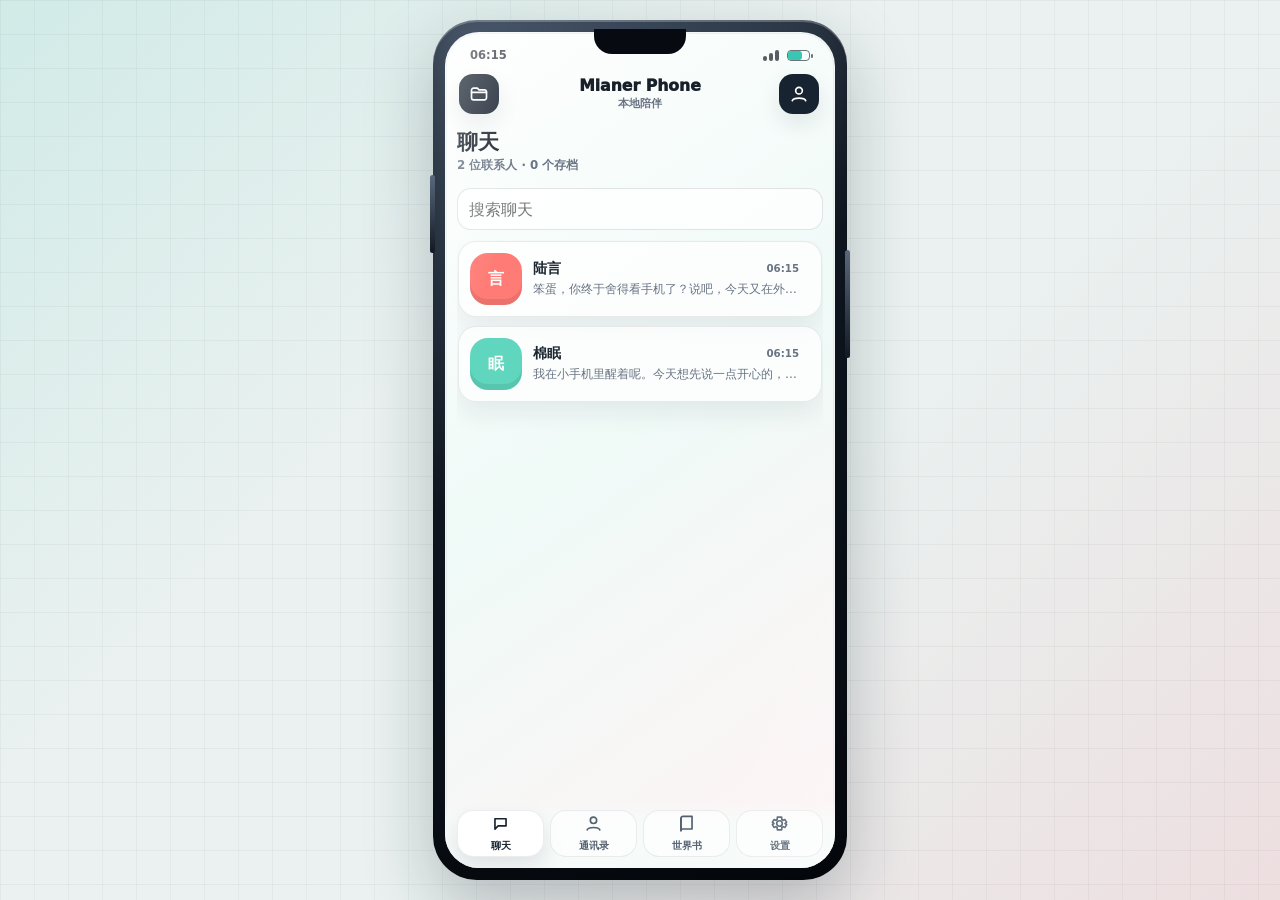
==== commit d9d8946a: "Remove duplicate chat archive controls" ====
--- a/index.html
+++ b/index.html
@@ -6,6 +6,7 @@
   <meta name="theme-color" content="#f6fbfa">
   <title>Mianer 恋人小手机</title>
   <link rel="stylesheet" href="styles.css">
+  <link rel="stylesheet" href="session-upgrade.css">
 </head>
 <body>
   <main class="page" aria-label="Mianer 恋人小手机">
@@ -22,7 +23,9 @@
         </header>
 
         <header class="topbar">
-          <span class="topbar-spacer" aria-hidden="true"></span>
+          <button class="icon-button dark" id="globalArchiveButton" type="button" title="聊天记录管理" aria-label="聊天记录管理">
+            <svg viewBox="0 0 24 24" aria-hidden="true"><path d="M3 7.5A2.5 2.5 0 0 1 5.5 5H10l2 2h6.5A2.5 2.5 0 0 1 21 9.5v7A2.5 2.5 0 0 1 18.5 19h-13A2.5 2.5 0 0 1 3 16.5v-9Z"/><path d="M3 10h18"/></svg>
+          </button>
           <div class="brand">
             <strong>Mianer Phone</strong>
             <span id="connectionState">本地陪伴</span>
@@ -34,21 +37,43 @@
 
         <section class="viewport" aria-live="polite">
           <section class="view chat-view is-active" id="view-chat" data-view="chat" aria-label="聊天">
-            <nav class="character-strip" id="characterStrip" aria-label="选择联系人"></nav>
-
-            <section class="active-persona" id="activePersona" aria-label="当前联系人"></section>
-
-            <section class="world-hints" id="worldHints" aria-label="已命中的世界书"></section>
-
-            <section class="messages" id="messages" aria-label="聊天记录"></section>
-
-            <form class="composer" id="chatForm">
-              <label class="sr-only" for="chatInput">输入消息</label>
-              <textarea id="chatInput" rows="1" maxlength="1600" placeholder="对他说点什么..." autocomplete="off"></textarea>
-              <button class="reply-button" id="replyButton" type="button" title="点击AI回复" style="display:none; margin-right: 5px;"><svg viewBox="0 0 24 24" aria-hidden="true"><path d="M12 2a10 10 0 1 0 10 10A10 10 0 0 0 12 2zm1 14H11v-2h2zm0-3H11V7h2z"/></svg></button><button class="send-button" id="sendButton" type="submit" title="发送" aria-label="发送消息">
-                <svg viewBox="0 0 24 24" aria-hidden="true"><path d="M4 12 20 4l-5 16-3-7-8-1Z"/><path d="m12 13 8-9"/></svg>
-              </button>
-            </form>
+            <div class="chat-list-screen" id="chatListScreen">
+              <div class="section-head chat-list-head">
+                <div>
+                  <h1>聊天</h1>
+                  <p id="chatOverview">0 位联系人</p>
+                </div>
+              </div>
+              <div class="search-row compact-search">
+                <label class="sr-only" for="chatSearch">搜索聊天</label>
+                <input id="chatSearch" type="search" placeholder="搜索聊天">
+              </div>
+              <div class="chat-list" id="chatList"></div>
+            </div>
+
+            <div class="conversation-screen" id="conversationScreen" hidden>
+              <header class="conversation-head" id="conversationHead">
+                <div class="conversation-left-tools">
+                  <button class="icon-button light" id="backToChatsButton" type="button" title="返回聊天列表" aria-label="返回聊天列表">
+                    <svg viewBox="0 0 24 24" aria-hidden="true"><path d="m15 18-6-6 6-6"/></svg>
+                  </button>
+                </div>
+                <div class="conversation-title" id="conversationTitle"></div>
+              </header>
+
+              <section class="active-persona" id="activePersona" aria-label="当前联系人" hidden></section>
+              <section class="world-hints" id="worldHints" aria-label="已命中的世界书"></section>
+              <section class="messages" id="messages" aria-label="聊天记录"></section>
+
+              <form class="composer" id="chatForm">
+                <label class="sr-only" for="chatInput">输入消息</label>
+                <textarea id="chatInput" rows="1" maxlength="1600" placeholder="对他说点什么..." autocomplete="off"></textarea>
+                <button class="reply-button" id="replyButton" type="button" title="点击AI回复" aria-label="点击AI回复"><svg viewBox="0 0 24 24" aria-hidden="true"><path d="M12 2a10 10 0 1 0 10 10A10 10 0 0 0 12 2Z"/><path d="M12 8v5"/><path d="M12 16h.01"/></svg></button>
+                <button class="send-button" id="sendButton" type="submit" title="发送" aria-label="发送消息">
+                  <svg viewBox="0 0 24 24" aria-hidden="true"><path d="M4 12 20 4l-5 16-3-7-8-1Z"/><path d="m12 13 8-9"/></svg>
+                </button>
+              </form>
+            </div>
           </section>
 
           <section class="view library-view" id="view-characters" data-view="characters" aria-label="通讯录">
@@ -59,6 +84,11 @@
               </div>
               <button class="solid-button" id="addCharacterButton" type="button">添加联系人</button>
             </div>
+            <div class="search-row compact-search">
+              <label class="sr-only" for="characterSearch">搜索通讯录</label>
+              <input id="characterSearch" type="search" placeholder="搜索姓名、标签或简介">
+            </div>
+            <div class="contact-stats" id="contactStats"></div>
             <div class="list" id="characterList"></div>
           </section>
 
@@ -154,6 +184,37 @@
           </button>
         </nav>
 
+        <aside class="drawer" id="archiveDrawer" aria-hidden="true" aria-label="聊天记录管理">
+          <div class="drawer-panel" role="dialog" aria-modal="true" aria-labelledby="archiveDrawerTitle">
+            <div class="drawer-head">
+              <div>
+                <h2 id="archiveDrawerTitle">聊天记录管理</h2>
+                <p id="archiveDrawerSubtitle">保存、载入和删除聊天存档。</p>
+              </div>
+              <button class="icon-button" id="closeArchiveDrawer" type="button" title="关闭" aria-label="关闭聊天记录管理">
+                <svg viewBox="0 0 24 24" aria-hidden="true"><path d="M6 6l12 12M18 6 6 18"/></svg>
+              </button>
+            </div>
+            <div class="archive-actions-main">
+              <label class="archive-name-field">
+                <span>存档名</span>
+                <input id="archiveNameInput" type="text" maxlength="40" placeholder="给当前聊天命名">
+              </label>
+              <button class="solid-button" id="saveArchiveButton" type="button">保存当前聊天</button>
+              <button class="ghost-button" id="startFreshArchiveButton" type="button">新聊天</button>
+            </div>
+            <div class="archive-toolbar">
+              <div class="segmented" role="group" aria-label="存档筛选">
+                <button class="is-active" type="button" data-archive-filter="current">当前联系人</button>
+                <button type="button" data-archive-filter="all">全部</button>
+              </div>
+              <label class="sr-only" for="archiveSearch">搜索存档</label>
+              <input id="archiveSearch" type="search" placeholder="搜索存档名">
+            </div>
+            <div class="archive-list" id="archiveList"></div>
+          </div>
+        </aside>
+
         <aside class="drawer" id="userPersonaDrawer" aria-hidden="true" aria-label="User 人设">
           <div class="drawer-panel" role="dialog" aria-modal="true" aria-labelledby="userPersonaDrawerTitle">
             <div class="drawer-head">
@@ -301,6 +362,7 @@
     </section>
   </main>
 
+  <script src="session-upgrade.js"></script>
   <script src="app.js"></script>
 </body>
 </html>
--- a/session-upgrade.css
+++ b/session-upgrade.css
@@ -0,0 +1,406 @@
+.viewport {
+  padding: 0 12px;
+}
+
+.chat-view.is-active {
+  display: block;
+}
+
+.chat-list-screen,
+.conversation-screen {
+  height: 100%;
+  min-height: 0;
+}
+
+.chat-list-screen {
+  display: grid;
+  grid-template-rows: auto auto 1fr;
+  gap: 10px;
+  overflow: hidden;
+}
+
+.conversation-screen {
+  display: grid;
+  grid-template-rows: auto auto 1fr auto;
+  gap: 8px;
+  overflow: hidden;
+}
+
+.chat-list-screen[hidden],
+.conversation-screen[hidden] {
+  display: none !important;
+}
+
+.chat-list-head {
+  padding-top: 2px;
+}
+
+.compact-search input,
+.archive-toolbar input,
+.archive-name-field input {
+  width: 100%;
+  min-height: 40px;
+  border: 1px solid rgba(24, 32, 42, 0.12);
+  border-radius: 14px;
+  padding: 0 11px;
+  color: var(--ink);
+  background: rgba(255, 255, 255, 0.76);
+  outline: 0;
+}
+
+.chat-list,
+.archive-list {
+  min-height: 0;
+  overflow-y: auto;
+  display: grid;
+  align-content: start;
+  gap: 9px;
+  padding: 1px 1px 12px;
+  scrollbar-width: none;
+}
+
+.chat-list::-webkit-scrollbar,
+.archive-list::-webkit-scrollbar {
+  display: none;
+}
+
+.chat-row {
+  width: 100%;
+  min-height: 76px;
+  display: grid;
+  grid-template-columns: 52px 1fr auto;
+  gap: 11px;
+  align-items: center;
+  padding: 11px;
+  border-radius: 18px;
+  color: #1d2732;
+  text-align: left;
+  background: rgba(255, 255, 255, 0.74);
+  border: 1px solid rgba(24, 32, 42, 0.09);
+  box-shadow: 0 12px 24px rgba(24, 32, 42, 0.07);
+}
+
+.chat-row:hover {
+  background: #fff;
+  transform: translateY(-1px);
+}
+
+.chat-row-avatar {
+  width: 52px;
+  height: 52px;
+  display: grid;
+  place-items: center;
+  border-radius: 18px;
+  color: #fff;
+  font-weight: 950;
+  box-shadow: inset 0 -6px 0 rgba(0, 0, 0, 0.08);
+}
+
+.chat-row-main {
+  min-width: 0;
+  display: grid;
+  gap: 6px;
+}
+
+.chat-row-title {
+  min-width: 0;
+  display: flex;
+  align-items: center;
+  justify-content: space-between;
+  gap: 10px;
+}
+
+.chat-row-title strong {
+  min-width: 0;
+  overflow: hidden;
+  text-overflow: ellipsis;
+  white-space: nowrap;
+  font-size: 0.9rem;
+  line-height: 1.15;
+  font-weight: 950;
+}
+
+.chat-row-title time {
+  flex: none;
+  color: var(--muted);
+  font-size: 0.64rem;
+  font-weight: 780;
+}
+
+.chat-preview {
+  color: var(--muted);
+  font-size: 0.74rem;
+  line-height: 1.35;
+  overflow: hidden;
+  text-overflow: ellipsis;
+  white-space: nowrap;
+}
+
+.chat-row-side {
+  display: grid;
+  justify-items: end;
+}
+
+.archive-count,
+.scope-tag {
+  min-height: 22px;
+  display: inline-grid;
+  place-items: center;
+  padding: 0 8px;
+  border-radius: 999px;
+  color: #263341;
+  background: rgba(255, 255, 255, 0.72);
+  border: 1px solid rgba(24, 32, 42, 0.08);
+  font-size: 0.62rem;
+  line-height: 1;
+  font-weight: 900;
+  white-space: nowrap;
+}
+
+.archive-count {
+  color: #fff;
+  background: #ff7f8d;
+  border-color: transparent;
+}
+
+.conversation-head {
+  min-height: 46px;
+  display: grid;
+  grid-template-columns: 40px 1fr 40px;
+  align-items: center;
+  gap: 8px;
+}
+
+.conversation-left-tools {
+  display: flex;
+  gap: 6px;
+}
+
+.conversation-title {
+  min-width: 0;
+  text-align: center;
+  display: grid;
+  gap: 2px;
+}
+
+.conversation-title strong,
+.conversation-title span {
+  min-width: 0;
+  overflow: hidden;
+  text-overflow: ellipsis;
+  white-space: nowrap;
+}
+
+.conversation-title strong {
+  font-size: 0.9rem;
+  line-height: 1.1;
+  font-weight: 950;
+}
+
+.conversation-title span {
+  color: var(--muted);
+  font-size: 0.62rem;
+  font-weight: 760;
+}
+
+.active-persona {
+  min-height: 82px;
+  border-radius: 18px;
+}
+
+.active-persona[hidden] {
+  display: none !important;
+}
+
+.world-hints {
+  min-height: 0;
+}
+
+.messages {
+  padding-bottom: 4px;
+}
+
+.reply-button[style*="none"] {
+  display: none !important;
+}
+
+.contact-stats {
+  display: grid;
+  grid-template-columns: repeat(3, minmax(0, 1fr));
+  gap: 8px;
+}
+
+.stat-pill {
+  min-width: 0;
+  padding: 9px 8px;
+  border-radius: 16px;
+  background: rgba(255, 255, 255, 0.68);
+  border: 1px solid rgba(24, 32, 42, 0.08);
+  box-shadow: 0 10px 20px rgba(24, 32, 42, 0.05);
+}
+
+.stat-pill strong,
+.stat-pill span {
+  display: block;
+  overflow: hidden;
+  text-overflow: ellipsis;
+  white-space: nowrap;
+}
+
+.stat-pill strong {
+  font-size: 0.98rem;
+  line-height: 1;
+  font-weight: 950;
+}
+
+.stat-pill span {
+  margin-top: 4px;
+  color: var(--muted);
+  font-size: 0.62rem;
+  font-weight: 760;
+}
+
+.contact-card {
+  border-left: 4px solid var(--card-color, var(--active-color));
+}
+
+.contact-card .item-top {
+  grid-template-columns: auto 1fr auto;
+}
+
+.contact-card .tag-row {
+  min-height: 22px;
+}
+
+.item-actions,
+.archive-actions {
+  display: flex;
+  justify-content: flex-end;
+  flex-wrap: wrap;
+  gap: 6px;
+}
+
+.archive-actions-main {
+  display: grid;
+  grid-template-columns: 1fr auto auto;
+  gap: 8px;
+  align-items: end;
+  margin-bottom: 12px;
+}
+
+.archive-name-field {
+  min-width: 0;
+  display: grid;
+  gap: 5px;
+  color: #263341;
+  font-size: 0.72rem;
+  line-height: 1.2;
+  font-weight: 860;
+}
+
+.archive-toolbar {
+  display: grid;
+  gap: 10px;
+  margin-bottom: 12px;
+}
+
+.segmented {
+  display: grid;
+  grid-template-columns: 1fr 1fr;
+  gap: 4px;
+  padding: 4px;
+  border-radius: 16px;
+  background: rgba(24, 32, 42, 0.06);
+  border: 1px solid rgba(24, 32, 42, 0.08);
+}
+
+.segmented button {
+  min-height: 34px;
+  border-radius: 12px;
+  color: var(--muted);
+  background: transparent;
+  font-size: 0.72rem;
+  font-weight: 900;
+}
+
+.segmented button.is-active {
+  color: #182331;
+  background: #fff;
+  box-shadow: 0 8px 16px rgba(24, 32, 42, 0.09);
+}
+
+.archive-card {
+  display: grid;
+  gap: 9px;
+  padding: 11px;
+  border-radius: 18px;
+  background: rgba(255, 255, 255, 0.72);
+  border: 1px solid rgba(24, 32, 42, 0.09);
+  box-shadow: 0 12px 24px rgba(24, 32, 42, 0.07);
+}
+
+.archive-card.is-current {
+  border-color: rgba(57, 198, 178, 0.45);
+  background: linear-gradient(135deg, rgba(57, 198, 178, 0.13), rgba(255, 255, 255, 0.82));
+}
+
+.archive-card-header {
+  display: grid;
+  grid-template-columns: 1fr auto;
+  gap: 8px;
+  align-items: start;
+}
+
+.archive-card h3,
+.archive-card p {
+  margin: 0;
+}
+
+.archive-card h3 {
+  overflow: hidden;
+  text-overflow: ellipsis;
+  white-space: nowrap;
+  font-size: 0.88rem;
+  line-height: 1.2;
+  font-weight: 950;
+}
+
+.archive-card p {
+  color: #465466;
+  font-size: 0.74rem;
+  line-height: 1.45;
+}
+
+.empty-state {
+  padding: 22px 14px;
+  border: 1px dashed rgba(24, 32, 42, 0.16);
+  border-radius: 18px;
+  color: var(--muted);
+  text-align: center;
+  background: rgba(255, 255, 255, 0.5);
+  font-size: 0.78rem;
+  font-weight: 760;
+}
+
+@media (max-width: 380px) {
+  .chat-row {
+    grid-template-columns: 46px 1fr auto;
+    gap: 9px;
+    padding: 10px;
+  }
+
+  .chat-row-avatar {
+    width: 46px;
+    height: 46px;
+    border-radius: 16px;
+  }
+
+  .conversation-head {
+    grid-template-columns: 38px 1fr 38px;
+  }
+
+  .contact-stats,
+  .archive-actions-main {
+    grid-template-columns: 1fr;
+  }
+}
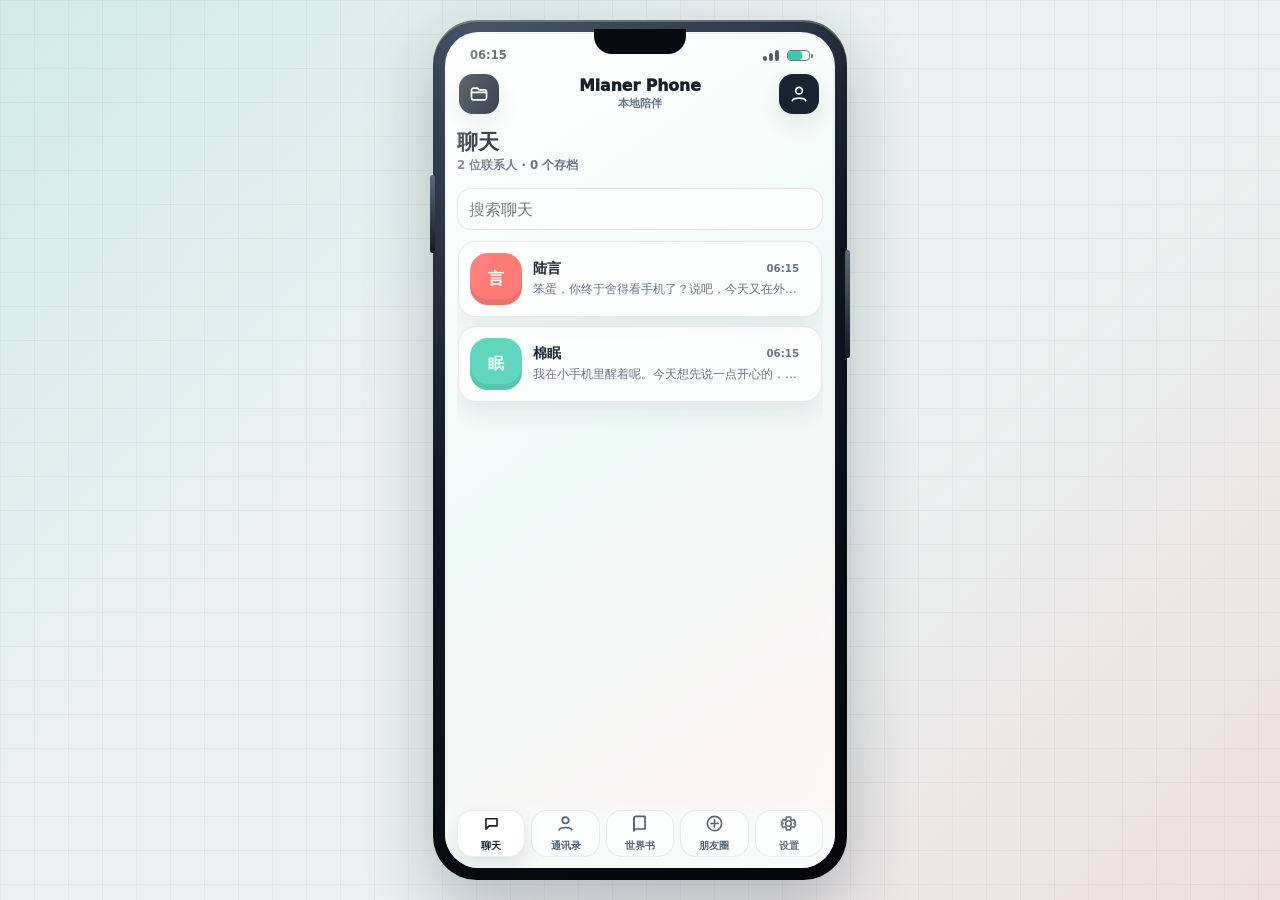
==== commit acd1c7dc: "Enhance phone chat interactions" ====
--- a/index.html
+++ b/index.html
@@ -5,6 +5,7 @@
   <meta name="viewport" content="width=device-width, initial-scale=1, viewport-fit=cover">
   <meta name="theme-color" content="#f6fbfa">
   <title>Mianer 恋人小手机</title>
+  <link rel="icon" href="data:image/svg+xml,%3Csvg xmlns='http://www.w3.org/2000/svg' viewBox='0 0 64 64'%3E%3Crect width='64' height='64' rx='18' fill='%23ff7f8d'/%3E%3Cpath d='M20 23c0-5 4-9 9-9 3 0 5 1 7 4 2-3 4-4 7-4 5 0 9 4 9 9 0 11-16 21-16 21S20 34 20 23Z' fill='white'/%3E%3C/svg%3E">
   <link rel="stylesheet" href="styles.css">
   <link rel="stylesheet" href="session-upgrade.css">
 </head>
@@ -67,6 +68,15 @@
 
               <form class="composer" id="chatForm">
                 <label class="sr-only" for="chatInput">输入消息</label>
+                <button class="plus-button" id="plusButton" type="button" title="更多" aria-label="更多功能">
+                  <svg viewBox="0 0 24 24" aria-hidden="true"><path d="M12 5v14M5 12h14"/></svg>
+                </button>
+                <div class="quote-preview" id="quotePreview" hidden>
+                  <span id="quotePreviewText"></span>
+                  <button class="quote-clear" id="clearQuoteButton" type="button" title="取消引用" aria-label="取消引用">
+                    <svg viewBox="0 0 24 24" aria-hidden="true"><path d="M6 6l12 12M18 6 6 18"/></svg>
+                  </button>
+                </div>
                 <textarea id="chatInput" rows="1" maxlength="1600" placeholder="对他说点什么..." autocomplete="off"></textarea>
                 <button class="reply-button" id="replyButton" type="button" title="点击AI回复" aria-label="点击AI回复"><svg viewBox="0 0 24 24" aria-hidden="true"><path d="M12 2a10 10 0 1 0 10 10A10 10 0 0 0 12 2Z"/><path d="M12 8v5"/><path d="M12 16h.01"/></svg></button>
                 <button class="send-button" id="sendButton" type="submit" title="发送" aria-label="发送消息">
@@ -105,6 +115,17 @@
               <input id="worldSearch" type="search" placeholder="搜索标题、关键词或内容">
             </div>
             <div class="list" id="worldList"></div>
+          </section>
+
+          <section class="view moments-view" id="view-moments" data-view="moments" aria-label="朋友圈">
+            <div class="section-head compact">
+              <div>
+                <h1>朋友圈</h1>
+                <p id="momentsCount">0 条动态</p>
+              </div>
+              <button class="solid-button" id="addMomentButton" type="button">发动态</button>
+            </div>
+            <div class="moments-feed" id="momentsFeed"></div>
           </section>
 
           <section class="view settings-view" id="view-settings" data-view="settings" aria-label="设置">
@@ -141,17 +162,18 @@
                 </label>
                 <label>
                   <span>温度</span>
-                  <input id="temperature" name="temperature" type="number" min="0" max="2" step="0.1" placeholder="0.85">
+                  <input id="temperature" name="temperature" type="number" min="0" max="2" step="0.01" placeholder="0.85" inputmode="decimal">
                 </label>
               </div>
               <label class="checkline">
                 <input id="rememberKey" name="rememberKey" type="checkbox">
-                <span>在本机记住 Key</span></label><label class="checkline"><input id="manualReplyMode" name="manualReplyMode" type="checkbox"><span>手动点击按钮才会回复</span>
+                <span>在本机记住 Key</span>
               </label>
               <label class="checkline">
-                <input id="proxyMode" name="proxyMode" type="checkbox">
-                <span>代理不需要前端 Key</span></label><label class="checkline"><input id="corsProxyMode" name="corsProxyMode" type="checkbox"><span>跨域(CORS)应急兼容模式(通过中转请求)</span>
-              </label>
+                <input id="manualReplyMode" name="manualReplyMode" type="checkbox"><span>手动点击按钮才会回复</span>
+              </label>
+              <input id="proxyMode" name="proxyMode" type="hidden" value="false">
+              <input id="corsProxyMode" name="corsProxyMode" type="hidden" value="false">
               <div class="button-row">
                 <button class="ghost-button" id="testButton" type="button">测试</button>
                 <button class="solid-button" type="submit">保存</button>
@@ -179,6 +201,9 @@
           <button class="tab" type="button" data-tab="world" aria-label="世界书">
             <svg viewBox="0 0 24 24" aria-hidden="true"><path d="M5 5.5A2.5 2.5 0 0 1 7.5 3H19v16H7.5A2.5 2.5 0 0 0 5 21V5.5Z"/><path d="M5 5.5V21"/></svg><span>世界书</span>
           </button>
+          <button class="tab" type="button" data-tab="moments" aria-label="朋友圈">
+            <svg viewBox="0 0 24 24" aria-hidden="true"><path d="M12 21a9 9 0 1 0 0-18 9 9 0 0 0 0 18Z"/><path d="M7.5 12h9M12 7.5v9"/></svg><span>朋友圈</span>
+          </button>
           <button class="tab" type="button" data-tab="settings" aria-label="设置">
             <svg viewBox="0 0 24 24" aria-hidden="true"><path d="M12 8.5a3.5 3.5 0 1 1 0 7 3.5 3.5 0 0 1 0-7Z"/><path d="m19 12 2-1.5-2-3.5-2.4 1a7.5 7.5 0 0 0-1.6-.9L14.7 4H9.3L9 7.1a7.5 7.5 0 0 0-1.6.9L5 7l-2 3.5L5 12l-2 1.5L5 17l2.4-1a7.5 7.5 0 0 0 1.6.9l.3 3.1h5.4l.3-3.1a7.5 7.5 0 0 0 1.6-.9L19 17l2-3.5L19 12Z"/></svg><span>设置</span>
           </button>
@@ -242,6 +267,10 @@
                 <textarea id="userPersona" rows="6" maxlength="1600" placeholder="写你的称呼、身份、关系、说话习惯和偏好"></textarea>
               </label>
               <label>
+                <span>指令</span>
+                <textarea id="userInstruction" rows="4" maxlength="1200" placeholder="你希望角色长期遵守的说话方式、边界或互动规则"></textarea>
+              </label>
+              <label>
                 <span>拍一拍</span>
                 <input id="userNudge" type="text" maxlength="40" placeholder="的脑袋" autocomplete="off">
               </label>
@@ -269,36 +298,38 @@
               <div class="three-fields">
                 <label>
                   <span>名字</span>
-                  <input id="characterName" type="text" maxlength="24" required>
+                  <input id="characterName" type="text" maxlength="24" placeholder="未命名联系人">
                 </label>
                 <label>
                   <span>头像字</span>
-                  <input id="characterAvatar" type="text" maxlength="2" required>
+                  <input id="characterAvatar" type="text" maxlength="2" placeholder="TA">
                 </label>
                 <label>
                   <span>主色</span>
-                  <input id="characterColor" type="color" required>
-                </label>
-              </div>
-              <label>
-                <span>身份</span>
-                <input id="characterTitle" type="text" maxlength="40" required>
-              </label>
+                  <input id="characterColor" type="color">
+                </label>
+              </div>
+              <input id="characterTitle" type="hidden">
+              <div class="mode-switches" aria-label="模式切换">
+                <label class="mode-chip"><input id="modeOnline" name="characterMode" value="online" type="checkbox" checked><span>线上模式</span></label>
+                <label class="mode-chip"><input id="modeOffline" name="characterMode" value="offline" type="checkbox"><span>线下模式</span></label>
+                <label class="mode-chip"><input id="modeInnerVoice" name="characterMode" value="innerVoice" type="checkbox"><span>心声模式</span></label>
+                <label class="mode-chip"><input id="modeDistance" name="characterMode" value="distance" type="checkbox"><span>异地模式</span></label>
+              </div>
               <label>
                 <span>标签</span>
                 <input id="characterTags" type="text" placeholder="温柔, 克制, 会哄人">
               </label>
               <label>
                 <span>简介</span>
-                <textarea id="characterIntro" rows="2" maxlength="180" required></textarea>
+                <textarea id="characterIntro" rows="2" maxlength="180" placeholder="可留空"></textarea>
               </label>
               <label>
                 <span>开场白</span>
-                <textarea id="characterGreeting" rows="3" maxlength="420" required></textarea>
-              </label>
-              <label>
-                <span>联系人提示词</span>
-                <textarea id="characterSystem" rows="7" maxlength="2600" required></textarea></label><label><span>绑定/关联世界书设定项目</span><div id="characterWorldBooks" style="display: flex; flex-direction: column; gap: 8px; max-height: 150px; overflow-y: auto; background: rgba(24,32,42,0.03); border: 1px solid rgba(24,32,42,0.08); padding: 10px; border-radius: 14px; margin-top: 5px;"></div>
+                <textarea id="characterGreeting" rows="3" maxlength="420" placeholder="可留空，不填就不会自动生成开场消息"></textarea>
+              </label>
+              <textarea id="characterSystem" hidden></textarea>
+              <label><span>绑定/关联世界书设定项目</span><div id="characterWorldBooks" style="display: flex; flex-direction: column; gap: 8px; max-height: 150px; overflow-y: auto; background: rgba(24,32,42,0.03); border: 1px solid rgba(24,32,42,0.08); padding: 10px; border-radius: 14px; margin-top: 5px;"></div>
               </label>
               <div class="button-row sticky-actions">
                 <button class="ghost-button" id="duplicateCharacterButton" type="button">复制</button>
@@ -323,7 +354,7 @@
               <input id="worldId" type="hidden">
               <label>
                 <span>标题</span>
-                <input id="worldTitle" type="text" maxlength="50" required>
+                <input id="worldTitle" type="text" maxlength="50" placeholder="未命名设定">
               </label>
               <div class="two-fields">
                 <label>
@@ -332,7 +363,7 @@
                 </label>
                 <label>
                   <span>优先级</span>
-                  <input id="worldPriority" type="number" min="0" max="100" step="1" required>
+                  <input id="worldPriority" type="number" min="0" max="100" step="1" placeholder="10">
                 </label>
               </div>
               <label>
@@ -349,12 +380,62 @@
               </label>
               <label>
                 <span>设定内容</span>
-                <textarea id="worldContent" rows="8" maxlength="2600" required></textarea>
+                <textarea id="worldContent" rows="8" maxlength="2600" placeholder="可留空"></textarea>
               </label>
               <div class="button-row sticky-actions">
                 <button class="ghost-button" id="duplicateWorldButton" type="button">复制</button>
                 <button class="solid-button" type="submit">保存条目</button>
               </div>
+            </form>
+          </div>
+        </aside>
+
+        <aside class="drawer" id="momentDrawer" aria-hidden="true" aria-label="发布朋友圈">
+          <div class="drawer-panel" role="dialog" aria-modal="true" aria-labelledby="momentDrawerTitle">
+            <div class="drawer-head">
+              <div>
+                <h2 id="momentDrawerTitle">发动态</h2>
+                <p>这一条会保存在本机朋友圈里。</p>
+              </div>
+              <button class="icon-button" id="closeMomentDrawer" type="button" title="关闭" aria-label="关闭朋友圈编辑">
+                <svg viewBox="0 0 24 24" aria-hidden="true"><path d="M6 6l12 12M18 6 6 18"/></svg>
+              </button>
+            </div>
+            <form class="editor-form" id="momentForm">
+              <label>
+                <span>内容</span>
+                <textarea id="momentContent" rows="5" maxlength="600" placeholder="写一条朋友圈"></textarea>
+              </label>
+              <label>
+                <span>可见角色</span>
+                <select id="momentAudience"></select>
+              </label>
+              <div class="button-row sticky-actions">
+                <button class="ghost-button" id="clearMomentButton" type="button">清空</button>
+                <button class="solid-button" type="submit">发布</button>
+              </div>
+            </form>
+          </div>
+        </aside>
+
+        <aside class="action-sheet" id="transferSheet" aria-hidden="true" aria-label="转账">
+          <div class="sheet-card" role="dialog" aria-modal="true" aria-labelledby="transferSheetTitle">
+            <div class="sheet-head">
+              <h2 id="transferSheetTitle">转账</h2>
+              <button class="icon-button" id="closeTransferSheet" type="button" title="关闭" aria-label="关闭转账">
+                <svg viewBox="0 0 24 24" aria-hidden="true"><path d="M6 6l12 12M18 6 6 18"/></svg>
+              </button>
+            </div>
+            <form class="transfer-form" id="transferForm">
+              <label class="amount-field">
+                <span>￥</span>
+                <input id="transferAmount" type="number" min="0.01" max="999999" step="0.01" inputmode="decimal" placeholder="0.00">
+              </label>
+              <label>
+                <span>转账说明</span>
+                <input id="transferNote" type="text" maxlength="40" placeholder="不用写也可以">
+              </label>
+              <button class="transfer-submit" type="submit">确认转账</button>
             </form>
           </div>
         </aside>
--- a/styles.css
+++ b/styles.css
@@ -394,6 +394,9 @@
   height: 62px;
   border-radius: 21px;
   font-size: 1.25rem;
+  border: 0;
+  padding: 0;
+  cursor: pointer;
 }
 
 .persona-copy {
@@ -552,7 +555,8 @@
 .composer {
   min-height: 52px;
   display: grid;
-  grid-template-columns: 1fr 42px;
+  grid-template-columns: 38px 1fr auto auto;
+  grid-auto-flow: row dense;
   gap: 8px;
   align-items: end;
   padding: 8px;
@@ -564,6 +568,7 @@
 
 .composer textarea {
   width: 100%;
+  grid-column: 2;
   max-height: 96px;
   min-height: 36px;
   resize: none;
@@ -581,8 +586,246 @@
 }
 
 .send-button {
+  grid-column: 4;
   color: #fff;
   background: var(--active-color);
+}
+
+.plus-button {
+  grid-column: 1;
+  width: 38px;
+  height: 38px;
+  display: grid;
+  place-items: center;
+  border-radius: 14px;
+  color: #263341;
+  background: rgba(24, 32, 42, 0.06);
+  border: 1px solid rgba(24, 32, 42, 0.08);
+}
+
+.quote-preview {
+  grid-column: 1 / -1;
+  min-height: 30px;
+  display: grid;
+  grid-template-columns: 1fr 28px;
+  align-items: center;
+  gap: 6px;
+  padding: 5px 6px 5px 10px;
+  border-radius: 12px;
+  color: #465466;
+  background: rgba(24, 32, 42, 0.06);
+  font-size: 0.68rem;
+  line-height: 1.2;
+}
+
+.quote-preview[hidden] {
+  display: none !important;
+}
+
+.quote-preview span {
+  min-width: 0;
+  overflow: hidden;
+  text-overflow: ellipsis;
+  white-space: nowrap;
+}
+
+.quote-clear {
+  width: 28px;
+  height: 28px;
+  display: grid;
+  place-items: center;
+  border-radius: 10px;
+  color: #526070;
+  background: rgba(255, 255, 255, 0.64);
+}
+
+.quoted-line {
+  display: grid;
+  gap: 2px;
+  margin: 0 0 6px;
+  padding: 6px 8px;
+  border-left: 3px solid rgba(255, 127, 141, 0.8);
+  border-radius: 9px;
+  background: rgba(255, 255, 255, 0.2);
+  font-size: 0.68rem;
+}
+
+.assistant .quoted-line {
+  background: rgba(24, 32, 42, 0.05);
+}
+
+.quoted-line span {
+  overflow: hidden;
+  text-overflow: ellipsis;
+  white-space: nowrap;
+}
+
+.message-notice {
+  align-self: center;
+  max-width: 86%;
+  padding: 5px 10px;
+  border-radius: 999px;
+  color: rgba(104, 115, 131, 0.9);
+  background: rgba(24, 32, 42, 0.06);
+  font-size: 0.68rem;
+  line-height: 1.25;
+  text-align: center;
+}
+
+.message-menu {
+  position: fixed;
+  z-index: 200;
+  display: flex;
+  gap: 4px;
+  padding: 5px;
+  border-radius: 14px;
+  background: rgba(24, 32, 42, 0.96);
+  box-shadow: 0 14px 30px rgba(24, 32, 42, 0.22);
+}
+
+.message-menu button {
+  min-width: 58px;
+  min-height: 32px;
+  border-radius: 10px;
+  color: #fff;
+  background: transparent;
+  font-size: 0.72rem;
+  font-weight: 850;
+}
+
+.message-menu button:active {
+  background: rgba(255, 255, 255, 0.14);
+}
+
+.transfer-bubble {
+  min-width: 190px;
+  padding: 0;
+  overflow: hidden;
+  background: linear-gradient(135deg, #f4b24d, #ef8d3b) !important;
+  color: #fff !important;
+}
+
+.transfer-card {
+  display: grid;
+  grid-template-columns: 42px 1fr;
+  gap: 9px;
+  align-items: center;
+  padding: 11px;
+}
+
+.transfer-icon {
+  width: 42px;
+  height: 42px;
+  display: grid;
+  place-items: center;
+  border-radius: 12px;
+  color: #e8852f;
+  background: #fff;
+  font-weight: 950;
+}
+
+.transfer-card strong,
+.transfer-card p,
+.transfer-card small {
+  display: block;
+  margin: 0;
+}
+
+.transfer-card small {
+  margin-top: 3px;
+  opacity: 0.78;
+  font-size: 0.66rem;
+}
+
+.action-sheet {
+  position: absolute;
+  inset: 0;
+  z-index: 70;
+  display: grid;
+  align-items: end;
+  padding: 12px;
+  background: rgba(24, 32, 42, 0.22);
+  opacity: 0;
+  pointer-events: none;
+  transition: opacity 160ms ease;
+}
+
+.action-sheet.is-open {
+  opacity: 1;
+  pointer-events: auto;
+}
+
+.sheet-card {
+  display: grid;
+  gap: 13px;
+  padding: 14px;
+  border-radius: 24px;
+  background: rgba(255, 255, 255, 0.96);
+  box-shadow: 0 22px 50px rgba(24, 32, 42, 0.22);
+  transform: translateY(12px);
+  transition: transform 180ms ease;
+}
+
+.action-sheet.is-open .sheet-card {
+  transform: translateY(0);
+}
+
+.sheet-head {
+  display: grid;
+  grid-template-columns: 1fr 40px;
+  gap: 8px;
+  align-items: center;
+}
+
+.sheet-head h2 {
+  margin: 0;
+  font-size: 1rem;
+}
+
+.transfer-form {
+  display: grid;
+  gap: 12px;
+}
+
+.transfer-form label {
+  display: grid;
+  gap: 6px;
+  color: #263341;
+  font-size: 0.72rem;
+  font-weight: 850;
+}
+
+.transfer-form input {
+  width: 100%;
+  min-height: 42px;
+  border: 1px solid rgba(24, 32, 42, 0.12);
+  border-radius: 14px;
+  padding: 0 11px;
+  outline: 0;
+}
+
+.amount-field {
+  grid-template-columns: auto 1fr;
+  align-items: center;
+}
+
+.amount-field span {
+  font-size: 1.8rem;
+  font-weight: 950;
+}
+
+.amount-field input {
+  min-height: 56px;
+  font-size: 1.6rem;
+  font-weight: 900;
+}
+
+.transfer-submit {
+  min-height: 44px;
+  border-radius: 15px;
+  color: #fff;
+  background: #1fb170;
+  font-weight: 930;
 }
 
 .send-button:disabled {
@@ -595,7 +838,7 @@
   position: relative;
   z-index: 8;
   display: grid;
-  grid-template-columns: repeat(4, 1fr);
+  grid-template-columns: repeat(5, 1fr);
   gap: 6px;
   align-items: center;
   padding: 8px 12px 12px;
@@ -1117,6 +1360,7 @@
 
 /* 强制点击AI回复与自定义下拉列表 */
 .reply-button {
+  grid-column: 3;
   width: 40px;
   height: 40px;
   display: grid;
@@ -1134,7 +1378,8 @@
   background: #2cb09c;
 }
 .composer {
-  grid-template-columns: 1fr auto auto !important;
+  grid-template-columns: 38px 1fr auto auto !important;
+  grid-auto-flow: row dense;
 }
 .select-wrapper {
   display: flex;
--- a/session-upgrade.css
+++ b/session-upgrade.css
@@ -227,13 +227,13 @@
 .contact-stats {
   display: grid;
   grid-template-columns: repeat(3, minmax(0, 1fr));
-  gap: 8px;
+  gap: 5px;
 }
 
 .stat-pill {
   min-width: 0;
-  padding: 9px 8px;
-  border-radius: 16px;
+  padding: 6px 7px;
+  border-radius: 12px;
   background: rgba(255, 255, 255, 0.68);
   border: 1px solid rgba(24, 32, 42, 0.08);
   box-shadow: 0 10px 20px rgba(24, 32, 42, 0.05);
@@ -248,15 +248,15 @@
 }
 
 .stat-pill strong {
-  font-size: 0.98rem;
+  font-size: 0.82rem;
   line-height: 1;
   font-weight: 950;
 }
 
 .stat-pill span {
-  margin-top: 4px;
-  color: var(--muted);
-  font-size: 0.62rem;
+  margin-top: 2px;
+  color: var(--muted);
+  font-size: 0.56rem;
   font-weight: 760;
 }
 
@@ -270,6 +270,162 @@
 
 .contact-card .tag-row {
   min-height: 22px;
+}
+
+.mode-switches {
+  display: grid;
+  grid-template-columns: repeat(2, minmax(0, 1fr));
+  gap: 7px;
+}
+
+.mode-chip {
+  min-width: 0;
+  display: flex;
+  align-items: center;
+  gap: 6px;
+  padding: 8px;
+  border-radius: 12px;
+  background: rgba(24, 32, 42, 0.04);
+  border: 1px solid rgba(24, 32, 42, 0.08);
+  font-size: 0.72rem;
+}
+
+.compact-world {
+  display: grid;
+  grid-template-columns: 1fr auto;
+  gap: 10px;
+  align-items: center;
+}
+
+.compact-world .card-info {
+  min-width: 0;
+}
+
+.world-actions {
+  flex-direction: column;
+  align-items: stretch;
+  min-width: 58px;
+}
+
+.world-content-preview {
+  display: -webkit-box;
+  -webkit-line-clamp: 2;
+  -webkit-box-orient: vertical;
+  overflow: hidden;
+}
+
+.moments-view.is-active {
+  display: grid;
+  grid-template-rows: auto 1fr;
+  gap: 10px;
+  overflow: hidden;
+}
+
+.moments-feed {
+  min-height: 0;
+  overflow-y: auto;
+  display: grid;
+  align-content: start;
+  gap: 10px;
+  padding: 1px 1px 12px;
+  scrollbar-width: none;
+}
+
+.moments-feed::-webkit-scrollbar {
+  display: none;
+}
+
+.moment-card {
+  display: grid;
+  grid-template-columns: 42px 1fr;
+  gap: 10px;
+  padding: 11px;
+  border-radius: 18px;
+  background: rgba(255, 255, 255, 0.76);
+  border: 1px solid rgba(24, 32, 42, 0.09);
+  box-shadow: 0 12px 24px rgba(24, 32, 42, 0.06);
+}
+
+.moment-avatar {
+  width: 42px;
+  height: 42px;
+  display: grid;
+  place-items: center;
+  border-radius: 14px;
+  color: #fff;
+  font-weight: 950;
+}
+
+.moment-body {
+  min-width: 0;
+  display: grid;
+  gap: 7px;
+}
+
+.moment-head {
+  display: flex;
+  align-items: center;
+  justify-content: space-between;
+  gap: 8px;
+}
+
+.moment-head strong,
+.moment-head time {
+  min-width: 0;
+  overflow: hidden;
+  text-overflow: ellipsis;
+  white-space: nowrap;
+}
+
+.moment-head strong {
+  font-size: 0.85rem;
+  font-weight: 950;
+}
+
+.moment-head time {
+  color: var(--muted);
+  font-size: 0.58rem;
+  font-weight: 760;
+}
+
+.moment-text {
+  margin: 0;
+  color: #263341;
+  font-size: 0.78rem;
+  line-height: 1.45;
+  word-break: break-word;
+}
+
+.moment-actions {
+  display: flex;
+  gap: 6px;
+  flex-wrap: wrap;
+}
+
+.moment-actions button {
+  min-height: 28px;
+  padding: 0 9px;
+  border-radius: 10px;
+  color: #465466;
+  background: rgba(24, 32, 42, 0.06);
+  font-size: 0.66rem;
+  font-weight: 850;
+}
+
+.moment-social {
+  display: grid;
+  gap: 3px;
+  padding: 7px;
+  border-radius: 12px;
+  background: rgba(24, 32, 42, 0.05);
+  color: #465466;
+  font-size: 0.68rem;
+  line-height: 1.35;
+}
+
+.moment-social p,
+.moment-likes {
+  margin: 0;
 }
 
 .item-actions,
@@ -399,7 +555,6 @@
     grid-template-columns: 38px 1fr 38px;
   }
 
-  .contact-stats,
   .archive-actions-main {
     grid-template-columns: 1fr;
   }
